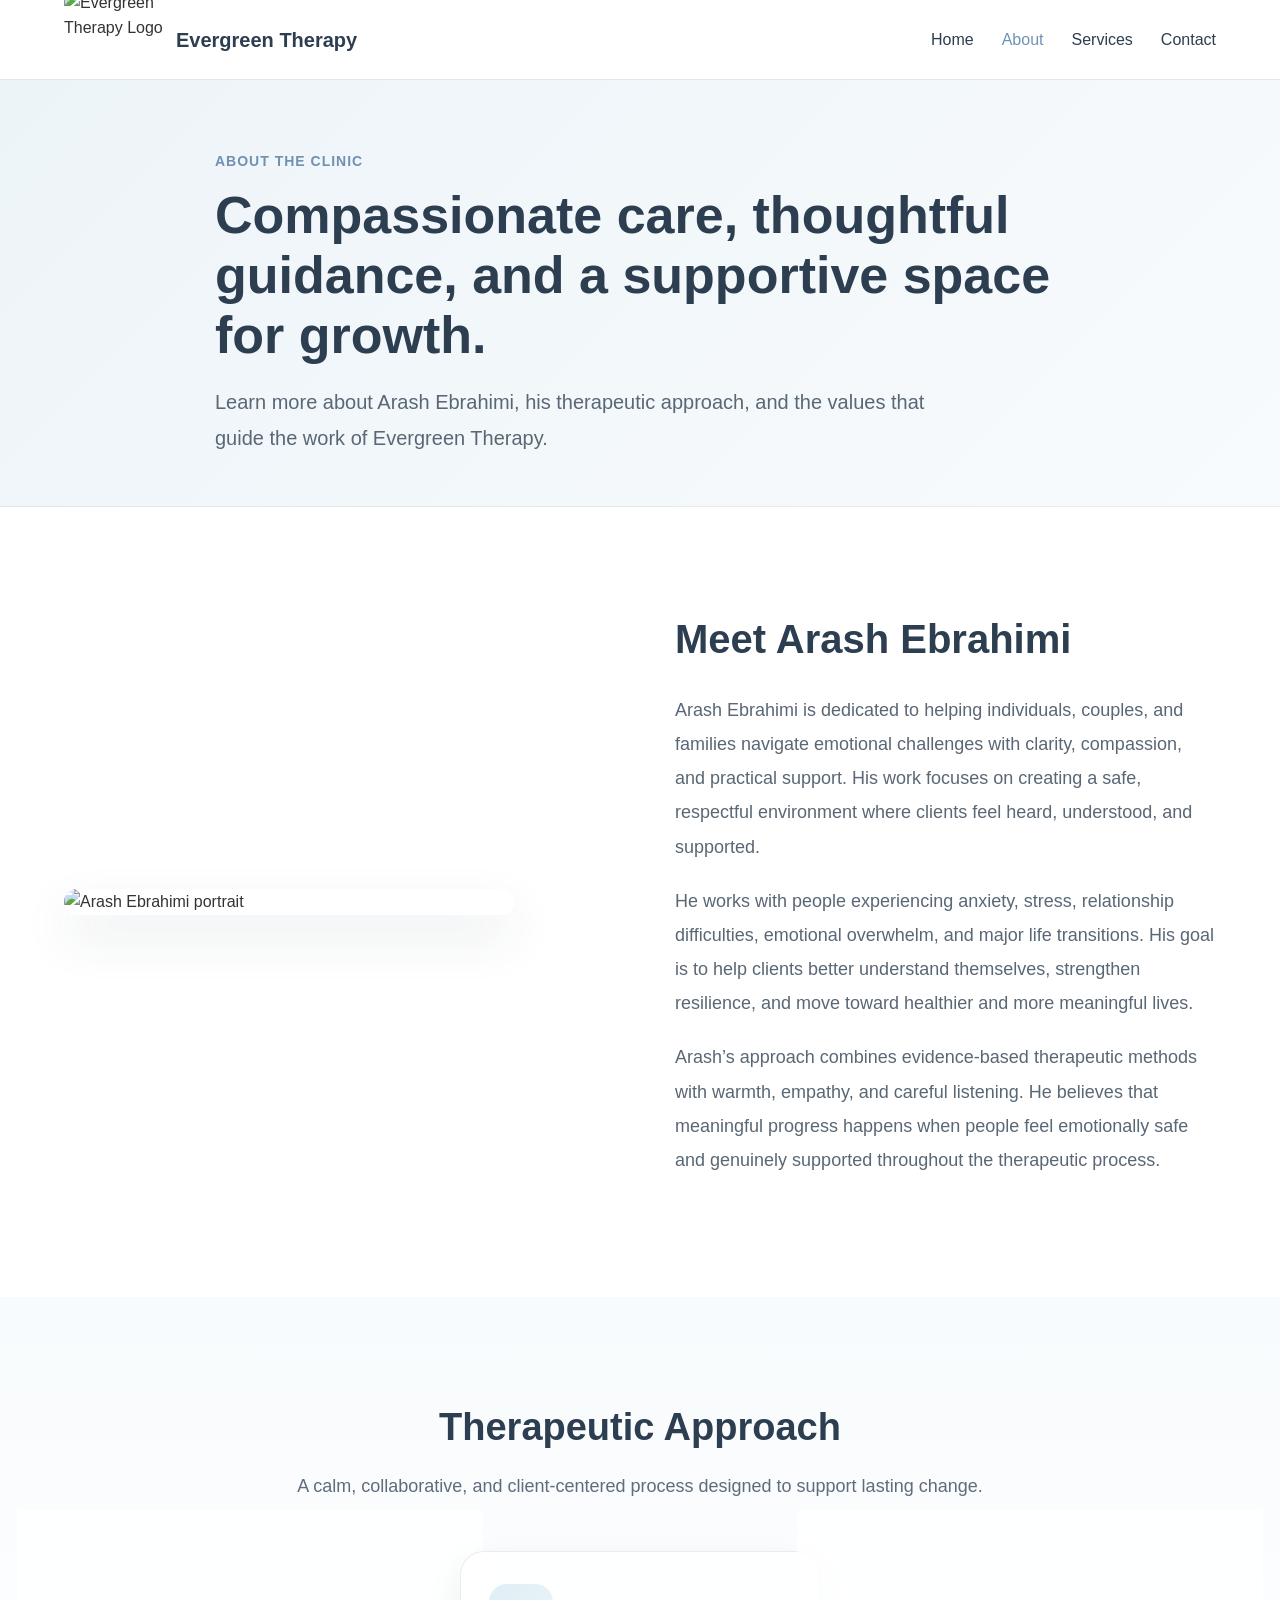
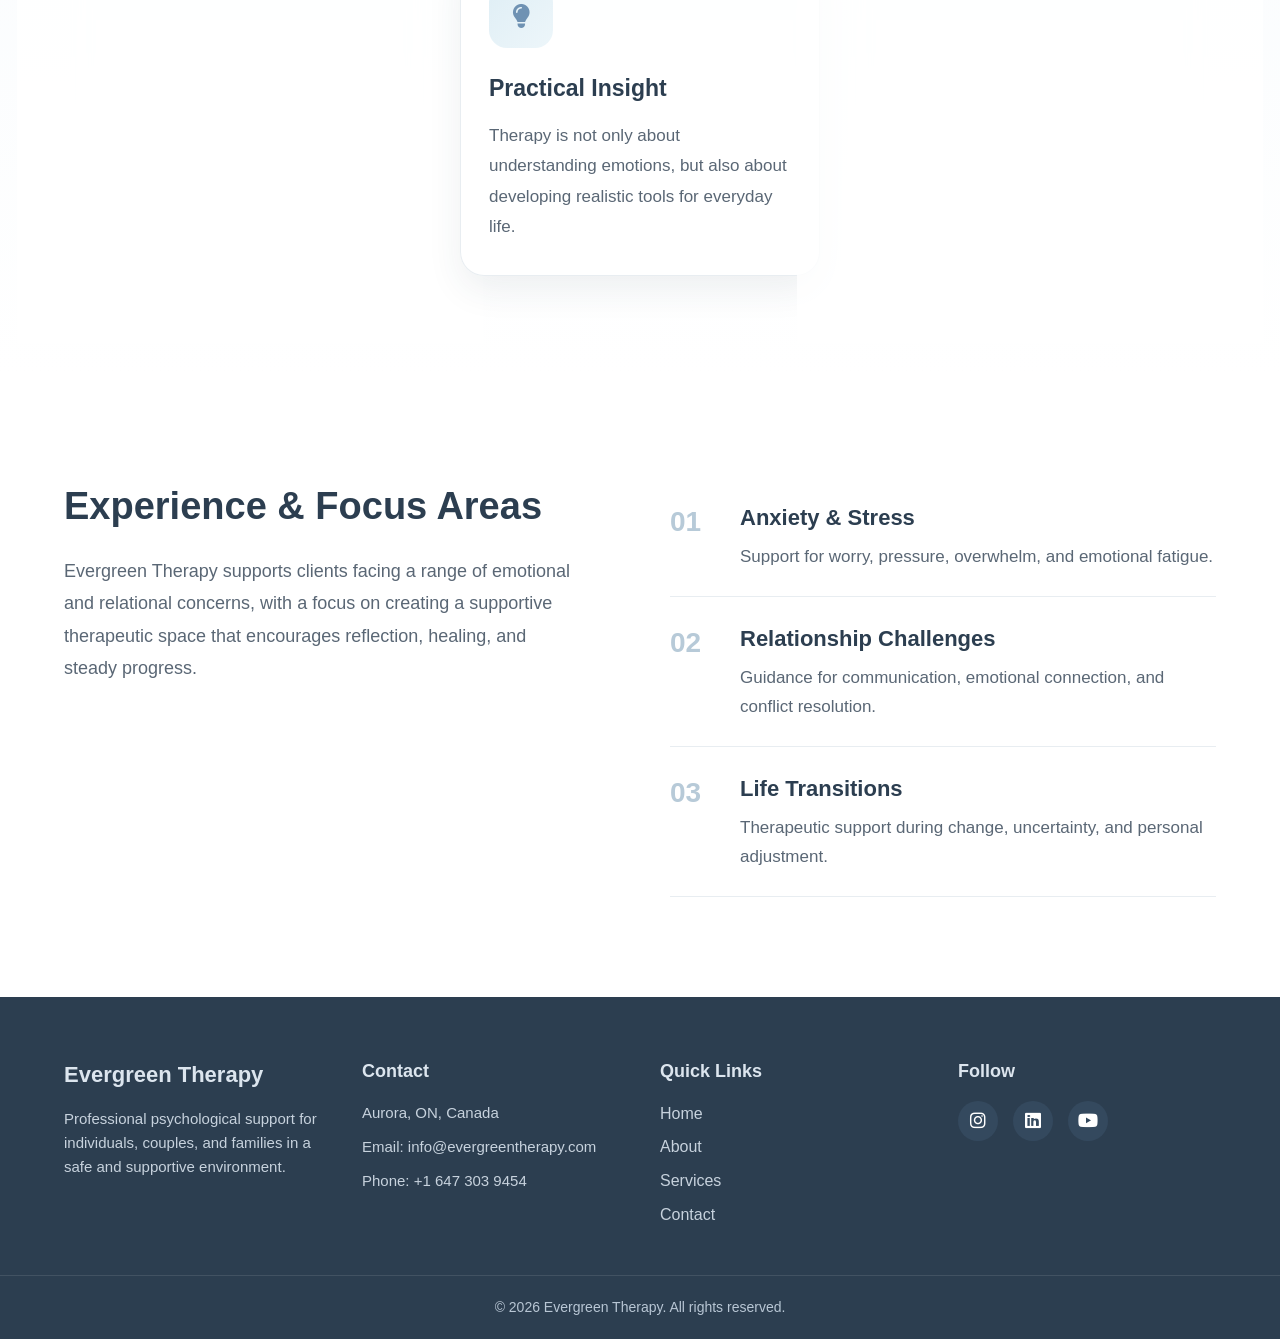
==== about.html @ 6cf24d9e "update" ====
<!DOCTYPE html>
<html lang="en">

<head>
  <meta charset="UTF-8">
  <meta name="viewport" content="width=device-width, initial-scale=1.0">

  <!-- Page Title -->
  <title>About | Evergreen Therapy</title>

  <!-- Google Font -->
  <link href="https://fonts.googleapis.com/css2?family=Inter:wght@300;400;500;600;700&display=swap" rel="stylesheet">

  <!-- Font Awesome Icons -->
  <link rel="stylesheet" href="https://cdnjs.cloudflare.com/ajax/libs/font-awesome/6.5.0/css/all.min.css">

  <!-- Main CSS -->
  <link rel="stylesheet" href="css/style.css">
</head>

<body>

  <!-- ================= HEADER ================= -->
  <header class="site-header">
    <div class="container header-container">

      <!-- Logo -->
      <div class="logo">
        <img src="images/logo.png" alt="Evergreen Therapy Logo">
        <span>Evergreen Therapy</span>
      </div>

      <!-- Navigation -->
      <nav class="navbar">

        <div class="menu-toggle" id="menu-toggle">
          <span></span>
          <span></span>
          <span></span>
        </div>

        <ul class="nav-list" id="nav-list">
          <li><a href="index.html">Home</a></li>
          <li><a href="about.html" class="active-link">About</a></li>
          <li><a href="services.html">Services</a></li>
          <li><a href="contact.html">Contact</a></li>
        </ul>

      </nav>

    </div>
  </header>


  <!-- ================= ABOUT HERO ================= -->
  <section class="page-hero">
    <div class="container page-hero-content">

      <p class="page-label">About the Clinic</p>
      <h1>Compassionate care, thoughtful guidance, and a supportive space for growth.</h1>
      <p class="page-description">
        Learn more about Arash Ebrahimi, his therapeutic approach, and the values that guide the work of Evergreen Therapy.
      </p>

    </div>
  </section>


  <!-- ================= MAIN ABOUT SECTION ================= -->
  <section class="about-page-section">
    <div class="container about-page-container">

      <!-- Therapist Image -->
      <div class="about-page-image">
        <img src="images/therapist.jpg" alt="Arash Ebrahimi portrait">
      </div>

      <!-- Therapist Content -->
      <div class="about-page-text">
        <h2>Meet Arash Ebrahimi</h2>

        <p>
          Arash Ebrahimi is dedicated to helping individuals, couples, and families
          navigate emotional challenges with clarity, compassion, and practical support.
          His work focuses on creating a safe, respectful environment where clients feel
          heard, understood, and supported.
        </p>

        <p>
          He works with people experiencing anxiety, stress, relationship
          difficulties, emotional overwhelm, and major life transitions. His goal
          is to help clients better understand themselves, strengthen resilience,
          and move toward healthier and more meaningful lives.
        </p>

        <p>
          Arash’s approach combines evidence-based therapeutic methods with
          warmth, empathy, and careful listening. He believes that meaningful
          progress happens when people feel emotionally safe and genuinely supported
          throughout the therapeutic process.
        </p>
      </div>

    </div>
  </section>


  <!-- ================= APPROACH SECTION ================= -->
  <section class="approach-section">
    <div class="container">

      <div class="section-heading">
        <h2>Therapeutic Approach</h2>
        <p>
          A calm, collaborative, and client-centered process designed to support lasting change.
        </p>
      </div>

      <div class="approach-cards">

        <div class="approach-card">
          <div class="approach-icon"><i class="fa-solid fa-heart"></i></div>
          <h3>Compassionate Listening</h3>
          <p>
            Every client deserves to feel heard without judgment. Sessions are built
            on empathy, trust, and emotional safety.
          </p>
        </div>

        <div class="approach-card">
          <div class="approach-icon"><i class="fa-solid fa-lightbulb"></i></div>
          <h3>Practical Insight</h3>
          <p>
            Therapy is not only about understanding emotions, but also about developing
            realistic tools for everyday life.
          </p>
        </div>

        <div class="approach-card">
          <div class="approach-icon"><i class="fa-solid fa-seedling"></i></div>
          <h3>Personal Growth</h3>
          <p>
            The goal is to help clients move forward with greater clarity, resilience,
            self-awareness, and confidence.
          </p>
        </div>

      </div>

    </div>
  </section>


  <!-- ================= EXPERIENCE SECTION ================= -->
  <section class="experience-section">
    <div class="container experience-container">

      <div class="experience-text">
        <h2>Experience & Focus Areas</h2>
        <p>
          Evergreen Therapy supports clients facing a range of emotional and relational
          concerns, with a focus on creating a supportive therapeutic space that
          encourages reflection, healing, and steady progress.
        </p>
      </div>

      <div class="experience-list">
        <div class="experience-item">
          <span class="experience-number">01</span>
          <div>
            <h3>Anxiety & Stress</h3>
            <p>Support for worry, pressure, overwhelm, and emotional fatigue.</p>
          </div>
        </div>

        <div class="experience-item">
          <span class="experience-number">02</span>
          <div>
            <h3>Relationship Challenges</h3>
            <p>Guidance for communication, emotional connection, and conflict resolution.</p>
          </div>
        </div>

        <div class="experience-item">
          <span class="experience-number">03</span>
          <div>
            <h3>Life Transitions</h3>
            <p>Therapeutic support during change, uncertainty, and personal adjustment.</p>
          </div>
        </div>
      </div>

    </div>
  </section>


  <!-- ================= FOOTER ================= -->
  <footer class="footer">

    <div class="container footer-container">

      <div class="footer-col">
        <h3>Evergreen Therapy</h3>
        <p>
          Professional psychological support for individuals, couples,
          and families in a safe and supportive environment.
        </p>
      </div>

      <div class="footer-col">
        <h4>Contact</h4>
        <p>Aurora, ON, Canada</p>
        <p>Email: info@evergreentherapy.com</p>
        <p>Phone: +1 647 303 9454</p>
      </div>

      <div class="footer-col">
        <h4>Quick Links</h4>
        <ul>
          <li><a href="index.html">Home</a></li>
          <li><a href="about.html">About</a></li>
          <li><a href="services.html">Services</a></li>
          <li><a href="contact.html">Contact</a></li>
        </ul>
      </div>

      <div class="footer-col">
        <h4>Follow</h4>
        <div class="social-icons">
          <a href="#"><i class="fa-brands fa-instagram"></i></a>
          <a href="#"><i class="fa-brands fa-linkedin"></i></a>
          <a href="#"><i class="fa-brands fa-youtube"></i></a>
        </div>
      </div>

    </div>

    <div class="footer-bottom">
      <p>© 2026 Evergreen Therapy. All rights reserved.</p>
    </div>

  </footer>

<script src="js/script.js"></script>
</body>
</html>
---- css/style.css ----
/* =========================
   RESET
========================= */
* {
  margin: 0;
  padding: 0;
  box-sizing: border-box;
}

/* =========================
   GLOBAL STYLES
========================= */
body {
  font-family: Arial, sans-serif;
  line-height: 1.6;
  background-color: #f7f9fb;
  color: #333;
}

.container {
  width: 90%;
  max-width: 1200px;
  margin: 0 auto;
}

/* =========================
   HEADER
========================= */
.site-header {
  background-color: rgba(255, 255, 255, 0.9);
  height: 80px;
  border-bottom: 1px solid #e5e5e5;
  display: flex;
  align-items: center;
  position: sticky;
  top: 0;
  z-index: 1000;
  backdrop-filter: blur(10px);
}

.header-container {
  display: flex;
  justify-content: space-between;
  align-items: center;
}

/* Logo container */
.logo {
  display: flex;
  align-items: center;
  gap: 12px;
}

/* Logo image */
.logo img {
  width: 100px;
  height: 100px;
  object-fit: contain;
}

/* Clinic name */
.logo span {
  font-size: 20px;
  font-weight: bold;
  color: #2c3e50;
}

/* Navigation menu */
.nav-list {
  list-style: none;
  display: flex;
  gap: 28px;
}

.nav-list a {
  text-decoration: none;
  color: #2c3e50;
  font-size: 16px;
  font-weight: 500;
  transition: color 0.3s ease;
}

.nav-list a:hover {
  color: #7a9bb8;
}

/* =========================
   HERO SECTION
========================= */
.hero {
  position: relative;
  overflow: hidden;
  padding: 45px 0;
  background: linear-gradient(135deg, #edf4f8 0%, #f8fbfd 100%);
}

/* Background watermark logo behind hero text */
.hero::before {
  content: "";
  position: absolute;

  top: 50%;
  left: 32%;

  transform: translate(-50%, -50%);

  width: 700px; /* bigger background logo */
  height: 700px;

  background-image: url("../images/logo.png");
  background-repeat: no-repeat;
  background-position: center;
  background-size: contain;

  opacity: 0.25; /* less transparent so it becomes visible */

  pointer-events: none;
  z-index: 1;
}

/* Soft blurred light shape */
.hero::after {
  content: "";
  position: absolute;
  top: -80px;
  right: -100px;
  width: 350px;
  height: 350px;
  background: rgba(122, 155, 184, 0.18);
  border-radius: 50%;
  filter: blur(80px);
  z-index: 1;
  pointer-events: none;
}

.hero-container {
  position: relative;
  z-index: 2;
  display: flex;
  align-items: center;
  justify-content: space-between;
  gap: 50px;
  flex-wrap: wrap;
}

.hero-text {
  flex: 1;
  min-width: 280px;
}

.hero-text h1 {
  font-size: 62px;
  line-height: 1.15;
  color: #2c3e50;
  margin-bottom: 22px;
  max-width: 650px;
}

.hero-text p {
  font-size: 22px;
  color: #556270;
  margin-bottom: 30px;
  max-width: 620px;
}

/* Modern button */
.btn {
  display: inline-block;
  background: linear-gradient(135deg, #6f92b3, #5f83a5);
  color: white;
  text-decoration: none;
  padding: 14px 28px;
  border-radius: 14px;
  font-size: 17px;
  font-weight: 600;
  transition: all 0.3s ease;
  box-shadow: 0 10px 25px rgba(95, 131, 165, 0.22);
}

.btn:hover {
  transform: translateY(-2px);
  box-shadow: 0 14px 28px rgba(95, 131, 165, 0.28);
}

/* Hero image wrapper */
.hero-image {
  flex: 1;
  min-width: 280px;
}

/* Hero image */
.hero-image img {
  width: 100%;
  max-width: 650px;
  border-radius: 28px;
  display: block;
  box-shadow: 0 20px 45px rgba(44, 62, 80, 0.12);
}

/* =========================
   RESPONSIVE
========================= */
@media (max-width: 992px) {
  .hero-text h1 {
    font-size: 48px;
  }

  .hero-text p {
    font-size: 19px;
  }

  .hero::before {
    width: 300px;
    height: 300px;
    left: 35%;
    opacity: 0.08;
  }
}

@media (max-width: 768px) {
  .site-header {
    height: auto;
    padding: 18px 0;
  }

  .header-container {
    flex-direction: column;
    gap: 14px;
  }

  .nav-list {
    flex-wrap: wrap;
    justify-content: center;
    gap: 18px;
  }

  .hero {
    padding: 70px 0;
  }

  .hero-text h1 {
    font-size: 38px;
  }

  .hero-text p {
    font-size: 18px;
  }

  .hero::before {
    width: 220px;
    height: 220px;
    left: 50%;
    top: 32%;
    opacity: 0.07;
  }
}

/* ================= ABOUT SECTION ================= */

.about {
  padding: 100px 0;
  background-color: #ffffff;
}

.about-container {
  display: flex;
  align-items: center;
  gap: 60px;
  flex-wrap: wrap;
}

.about-image {
  flex: 1;
  min-width: 280px;
}

.about-image img {
  width: 100%;
  max-width: 420px;
  border-radius: 24px;
  display: block;
  box-shadow: 0 20px 45px rgba(44, 62, 80, 0.08);
}

.about-text {
  flex: 1;
  min-width: 280px;
}

.about-text h2 {
  font-size: 38px;
  margin-bottom: 20px;
  color: #2c3e50;
}

.about-text p {
  font-size: 18px;
  color: #5a6775;
  margin-bottom: 20px;
  line-height: 1.8;
  max-width: 560px;
}

/* ================= SERVICES SECTION ================= */

.services {
  padding: 100px 0;
  background: linear-gradient(180deg, #ffffff 0%, #f7fbfd 100%);
}

/* Section title area */
.section-heading {
  text-align: center;
  margin-bottom: 50px;
}

.section-heading h2 {
  font-size: 38px;
  color: #2c3e50;
  margin-bottom: 14px;
}

.section-heading p {
  font-size: 18px;
  color: #5f6c7b;
  max-width: 700px;
  margin: 0 auto;
}

/* Services cards layout */
.services-container {
  display: flex;
  gap: 30px;
  flex-wrap: wrap;
  justify-content: center;
}

/* Single service card */
.service-card {
  flex: 1;
  min-width: 280px;
  max-width: 360px;
  background: rgba(255, 255, 255, 0.75);
  border: 1px solid rgba(180, 196, 210, 0.35);
  border-radius: 24px;
  padding: 32px 28px;
  box-shadow: 0 14px 35px rgba(44, 62, 80, 0.08);
  backdrop-filter: blur(10px);
  transition:
    transform 0.3s ease,
    box-shadow 0.3s ease;
}

/* Individual Therapy background image */
.individual-card {
  background-image:
    linear-gradient(rgba(255, 255, 255, 0.75), rgba(255, 255, 255, 0.9)),
    url("../images/individual-therapy.jpg");

  background-size: cover;
  background-position: center;
}

/* Couples Counselling background */
.couples-card {
  background-image:
    linear-gradient(rgba(255,255,255,0.75), rgba(255,255,255,0.9)),
    url("../images/couples-counselling.jpg");

  background-size: cover;
  background-position: center;
}

/* Anxiety & Stress background */
.anxiety-card {
  background-image:
    linear-gradient(rgba(255,255,255,0.75), rgba(255,255,255,0.9)),
    url("../images/anxiety-stress.jpg");

  background-size: cover;
  background-position: center;
}

/* Card hover effect */
.service-card:hover {
  transform: translateY(-8px);
  box-shadow: 0 22px 45px rgba(44, 62, 80, 0.12);
}

/* Icon style */
.service-icon {
  width: 64px;
  height: 64px;
  background: linear-gradient(135deg, #dfeef5, #edf6fa);
  border-radius: 18px;
  display: flex;
  align-items: center;
  justify-content: center;
  font-size: 28px;
  margin-bottom: 22px;
}

/* Card title */
.service-card h3 {
  font-size: 24px;
  color: #2c3e50;
  margin-bottom: 14px;
}

/* Card text */
.service-card p {
  font-size: 17px;
  color: #5a6775;
  line-height: 1.7;
  margin-bottom: 20px;
}

/* Card link */
.service-card a {
  text-decoration: none;
  color: #6f92b3;
  font-weight: 600;
  font-size: 16px;
  transition: color 0.3s ease;
}

.service-card a:hover {
  color: #4f7598;
}

/* ================= FOOTER ================= */

.footer {
  background: #2c3e50;
  color: #dce5ee;
  padding: 60px 0 20px 0;
}

.footer-container {
  display: flex;
  gap: 40px;
  flex-wrap: wrap;
  justify-content: space-between;
}

.footer-col {
  flex: 1;
  min-width: 200px;
}

.footer-col h3 {
  margin-bottom: 15px;
  font-size: 22px;
}

.footer-col h4 {
  margin-bottom: 15px;
  font-size: 18px;
}

.footer-col p {
  margin-bottom: 10px;
  font-size: 15px;
  color: #c7d2dd;
}

.footer-col ul {
  list-style: none;
}

.footer-col ul li {
  margin-bottom: 8px;
}

.footer-col ul li a {
  text-decoration: none;
  color: #c7d2dd;
  transition: 0.3s;
}

.footer-col ul li a:hover {
  color: #ffffff;
}

.footer-bottom {
  text-align: center;
  margin-top: 40px;
  padding-top: 20px;
  border-top: 1px solid rgba(255, 255, 255, 0.1);
  font-size: 14px;
  color: #b8c6d4;
}

/* ================= SOCIAL ICONS ================= */

.social-icons {
  display: flex;
  gap: 15px;
  margin-top: 10px;
}

.social-icons a {
  width: 40px;
  height: 40px;
  background: #34495e;
  border-radius: 50%;
  display: flex;
  align-items: center;
  justify-content: center;
  text-decoration: none;
  transition: 0.3s;
}

.social-icons i {
  color: white;
  font-size: 18px;
}

.social-icons a:hover {
  background: #6f92b3;
  transform: translateY(-3px);
}

/* ================= ACTIVE NAV LINK ================= */

.active-link {
  color: #6f92b3 !important;
  font-weight: 600;
}

/* ================= PAGE HERO ================= */

.page-hero {
  padding: 70px 0 50px 0;
  background: linear-gradient(135deg, #edf4f8 0%, #f8fbfd 100%);
  border-bottom: 1px solid rgba(180, 196, 210, 0.25);
}

.page-hero-content {
  max-width: 850px;
}

.page-label {
  font-size: 14px;
  font-weight: 600;
  letter-spacing: 1px;
  text-transform: uppercase;
  color: #6f92b3;
  margin-bottom: 14px;
}

.page-hero h1 {
  font-size: 52px;
  line-height: 1.15;
  color: #2c3e50;
  margin-bottom: 18px;
}

.page-description {
  font-size: 20px;
  color: #5a6775;
  max-width: 760px;
  line-height: 1.8;
}

/* ================= ABOUT PAGE MAIN SECTION ================= */

.about-page-section {
  padding: 100px 0;
  background-color: #ffffff;
}

.about-page-container {
  display: flex;
  align-items: center;
  gap: 70px;
  flex-wrap: wrap;
}

.about-page-image {
  flex: 1;
  min-width: 280px;
}

.about-page-image img {
  width: 100%;
  max-width: 450px;
  border-radius: 28px;
  display: block;
  box-shadow: 0 22px 50px rgba(44, 62, 80, 0.1);
}

.about-page-text {
  flex: 1;
  min-width: 280px;
}

.about-page-text h2 {
  font-size: 40px;
  color: #2c3e50;
  margin-bottom: 22px;
}

.about-page-text p {
  font-size: 18px;
  line-height: 1.9;
  color: #5a6775;
  margin-bottom: 20px;
}

/* ================= APPROACH SECTION ================= */

.approach-section {
  padding: 100px 0;
  background: linear-gradient(180deg, #f8fbfd 0%, #ffffff 100%);
}

.approach-cards {
  display: flex;
  gap: 30px;
  flex-wrap: wrap;
  justify-content: center;
}

.approach-card {
  flex: 1;
  min-width: 260px;
  max-width: 360px;
  background: rgba(255, 255, 255, 0.8);
  border: 1px solid rgba(180, 196, 210, 0.3);
  border-radius: 24px;
  padding: 32px 28px;
  box-shadow: 0 14px 35px rgba(44, 62, 80, 0.08);
  backdrop-filter: blur(10px);
  transition:
    transform 0.3s ease,
    box-shadow 0.3s ease;
}

.approach-card:hover {
  transform: translateY(-8px);
  box-shadow: 0 22px 45px rgba(44, 62, 80, 0.12);
}

.approach-icon {
  width: 64px;
  height: 64px;
  border-radius: 18px;
  background: linear-gradient(135deg, #dfeef5, #edf6fa);
  display: flex;
  align-items: center;
  justify-content: center;
  margin-bottom: 22px;
}

.approach-icon i {
  font-size: 24px;
  color: #6f92b3;
}

.approach-card h3 {
  font-size: 23px;
  color: #2c3e50;
  margin-bottom: 14px;
}

.approach-card p {
  font-size: 17px;
  color: #5a6775;
  line-height: 1.8;
}

/* ================= EXPERIENCE SECTION ================= */

.experience-section {
  padding: 100px 0;
  background-color: #ffffff;
}

.experience-container {
  display: flex;
  gap: 60px;
  flex-wrap: wrap;
  align-items: flex-start;
}

.experience-text {
  flex: 1;
  min-width: 280px;
}

.experience-text h2 {
  font-size: 38px;
  color: #2c3e50;
  margin-bottom: 18px;
}

.experience-text p {
  font-size: 18px;
  color: #5a6775;
  line-height: 1.8;
  max-width: 520px;
}

.experience-list {
  flex: 1;
  min-width: 280px;
}

.experience-item {
  display: flex;
  gap: 20px;
  align-items: flex-start;
  padding: 24px 0;
  border-bottom: 1px solid rgba(180, 196, 210, 0.3);
}

.experience-number {
  font-size: 28px;
  font-weight: 700;
  color: #b7cad8;
  min-width: 50px;
}

.experience-item h3 {
  font-size: 22px;
  color: #2c3e50;
  margin-bottom: 8px;
}

.experience-item p {
  font-size: 17px;
  color: #5a6775;
  line-height: 1.7;
}

/* ================= ABOUT PAGE RESPONSIVE ================= */

@media (max-width: 992px) {
  .page-hero h1 {
    font-size: 42px;
  }

  .about-page-text h2,
  .experience-text h2,
  .section-heading h2 {
    font-size: 34px;
  }
}

@media (max-width: 768px) {
  .page-hero {
    padding: 55px 0 40px 0;
  }

  .page-hero h1 {
    font-size: 34px;
  }

  .page-description {
    font-size: 18px;
  }

  .about-page-text h2,
  .experience-text h2,
  .section-heading h2 {
    font-size: 30px;
  }

  .about-page-text p,
  .experience-text p,
  .approach-card p {
    font-size: 16px;
  }
}

/* ================= SERVICES PAGE ================= */

.services-overview {
  padding: 100px 0;
  background: linear-gradient(180deg, #ffffff 0%, #f7fbfd 100%);
}

.detailed-services {
  padding: 100px 0;
  background-color: #ffffff;
}

.service-detail {
  display: flex;
  gap: 40px;
  justify-content: space-between;
  align-items: stretch;
  flex-wrap: wrap;
  margin-bottom: 40px;
  padding: 38px;
  border: 1px solid rgba(180, 196, 210, 0.28);
  border-radius: 28px;
  background: rgba(255, 255, 255, 0.85);
  box-shadow: 0 18px 45px rgba(44, 62, 80, 0.06);
}

.reverse-detail {
  flex-direction: row-reverse;
}

.service-detail-text {
  flex: 1.5;
  min-width: 280px;
}

.service-tag {
  font-size: 14px;
  font-weight: 700;
  letter-spacing: 1px;
  color: #6f92b3;
  margin-bottom: 14px;
}

.service-detail-text h2 {
  font-size: 36px;
  color: #2c3e50;
  margin-bottom: 18px;
}

.service-detail-text p {
  font-size: 18px;
  line-height: 1.85;
  color: #5a6775;
  margin-bottom: 16px;
}

.service-detail-box {
  flex: 1;
  min-width: 260px;
  background: linear-gradient(135deg, #edf4f8, #f8fbfd);
  border-radius: 24px;
  padding: 28px;
  border: 1px solid rgba(180, 196, 210, 0.25);
}

.service-detail-box h3 {
  font-size: 22px;
  color: #2c3e50;
  margin-bottom: 16px;
}

.service-detail-box ul {
  list-style: none;
}

.service-detail-box ul li {
  position: relative;
  padding-left: 24px;
  margin-bottom: 14px;
  font-size: 17px;
  color: #5a6775;
  line-height: 1.7;
}

.service-detail-box ul li::before {
  content: "•";
  position: absolute;
  left: 0;
  top: 0;
  color: #6f92b3;
  font-size: 20px;
  line-height: 1;
}

/* ================= CTA SECTION ================= */

.cta-section {
  padding: 100px 0;
  background: linear-gradient(135deg, #edf4f8 0%, #f8fbfd 100%);
}

.cta-container {
  text-align: center;
  max-width: 850px;
}

.cta-container h2 {
  font-size: 42px;
  color: #2c3e50;
  margin-bottom: 18px;
}

.cta-container p {
  font-size: 19px;
  color: #5a6775;
  line-height: 1.8;
  margin-bottom: 28px;
}

/* ================= SERVICES PAGE RESPONSIVE ================= */

@media (max-width: 992px) {
  .service-detail-text h2,
  .cta-container h2 {
    font-size: 32px;
  }
}

@media (max-width: 768px) {
  .service-detail {
    padding: 26px;
  }

  .reverse-detail {
    flex-direction: column;
  }

  .service-detail-text h2,
  .cta-container h2 {
    font-size: 28px;
  }

  .service-detail-text p,
  .service-detail-box ul li,
  .cta-container p {
    font-size: 16px;
  }
}

/* ================= CONTACT PAGE ================= */

.contact-page-section {
  padding: 100px 0;
  background: linear-gradient(180deg, #ffffff 0%, #f7fbfd 100%);
}

.contact-page-container {
  display: flex;
  gap: 35px;
  flex-wrap: wrap;
  align-items: stretch;
}

.contact-info-card,
.contact-form-card {
  flex: 1;
  min-width: 300px;
  background: rgba(255, 255, 255, 0.88);
  border: 1px solid rgba(180, 196, 210, 0.28);
  border-radius: 28px;
  padding: 36px;
  box-shadow: 0 18px 45px rgba(44, 62, 80, 0.07);
}

.contact-info-card h2,
.contact-form-card h2 {
  font-size: 34px;
  color: #2c3e50;
  margin-bottom: 18px;
}

.contact-info-card p,
.contact-form-card p {
  font-size: 17px;
  line-height: 1.8;
  color: #5a6775;
  margin-bottom: 18px;
}

/* Contact info list */
.contact-info-list {
  margin-top: 28px;
}

.contact-info-item {
  display: flex;
  gap: 18px;
  align-items: flex-start;
  margin-bottom: 24px;
}

.contact-info-icon {
  width: 52px;
  height: 52px;
  border-radius: 16px;
  background: linear-gradient(135deg, #dfeef5, #edf6fa);
  display: flex;
  align-items: center;
  justify-content: center;
  flex-shrink: 0;
}

.contact-info-icon i {
  font-size: 20px;
  color: #6f92b3;
}

.contact-info-item h3 {
  font-size: 20px;
  color: #2c3e50;
  margin-bottom: 6px;
}

.contact-info-item p {
  font-size: 16px;
  color: #5a6775;
  margin-bottom: 0;
}

/* Contact form */
.contact-form {
  margin-top: 20px;
}

.form-group {
  margin-bottom: 20px;
}

.form-group label {
  display: block;
  margin-bottom: 8px;
  font-size: 15px;
  font-weight: 600;
  color: #2c3e50;
}

.form-group input,
.form-group textarea {
  width: 100%;
  border: 1px solid rgba(180, 196, 210, 0.45);
  border-radius: 16px;
  padding: 14px 16px;
  font-size: 16px;
  font-family: "Inter", sans-serif;
  color: #2c3e50;
  background-color: #fdfefe;
  outline: none;
  transition:
    border-color 0.3s ease,
    box-shadow 0.3s ease;
}

.form-group textarea {
  resize: vertical;
}

.form-group input:focus,
.form-group textarea:focus {
  border-color: #8fb0c9;
  box-shadow: 0 0 0 4px rgba(143, 176, 201, 0.16);
}

/* ================= OFFICE HOURS ================= */

.office-hours-section {
  padding: 100px 0;
  background-color: #ffffff;
}

.office-hours-container {
  display: flex;
  gap: 50px;
  flex-wrap: wrap;
  align-items: center;
}

.office-hours-text {
  flex: 1;
  min-width: 280px;
}

.office-hours-text h2 {
  font-size: 38px;
  color: #2c3e50;
  margin-bottom: 18px;
}

.office-hours-text p {
  font-size: 18px;
  color: #5a6775;
  line-height: 1.8;
  max-width: 520px;
}

.office-hours-card {
  flex: 1;
  min-width: 280px;
  background: linear-gradient(135deg, #edf4f8, #f8fbfd);
  border-radius: 28px;
  padding: 30px;
  border: 1px solid rgba(180, 196, 210, 0.25);
  box-shadow: 0 16px 40px rgba(44, 62, 80, 0.06);
}

.office-hour-item {
  display: flex;
  justify-content: space-between;
  gap: 20px;
  padding: 16px 0;
  border-bottom: 1px solid rgba(180, 196, 210, 0.28);
  font-size: 17px;
  color: #2c3e50;
}

.office-hour-item:last-child {
  border-bottom: none;
}

/* ================= CONTACT PAGE RESPONSIVE ================= */

@media (max-width: 992px) {
  .contact-info-card h2,
  .contact-form-card h2,
  .office-hours-text h2 {
    font-size: 30px;
  }
}

@media (max-width: 768px) {
  .contact-info-card,
  .contact-form-card,
  .office-hours-card {
    padding: 26px;
  }

  .contact-info-card h2,
  .contact-form-card h2,
  .office-hours-text h2 {
    font-size: 28px;
  }

  .contact-info-card p,
  .contact-form-card p,
  .office-hours-text p,
  .office-hour-item {
    font-size: 16px;
  }
}

/* ================= MOBILE RESPONSIVE ================= */
@media (max-width: 768px) {
  /* Main container spacing */
  .container {
    width: 92%;
  }

  /* Header layout for mobile */
  .site-header {
    height: auto;
    padding: 14px 0;
  }

  .header-container {
    flex-direction: column;
    gap: 12px;
  }

  /* Logo on mobile */
  .logo {
    gap: 10px;
  }

  .logo img {
    width: 48px;
    height: 48px;
  }

  .logo span {
    font-size: 18px;
  }

  /* Navigation on mobile */
  .nav-list {
    flex-wrap: wrap;
    justify-content: center;
    gap: 14px;
  }

  .nav-list a {
    font-size: 15px;
  }

  /* Hero section on mobile */
  .hero {
    padding: 30px 0 50px 0;
  }

  .hero-container {
    flex-direction: column;
    gap: 28px;
  }

  .hero-text {
    order: 1;
  }

  .hero-image {
    order: 2;
  }

  .hero-text h1 {
    font-size: 36px;
    line-height: 1.2;
  }

  .hero-text p {
    font-size: 17px;
    line-height: 1.8;
  }

  .hero-image img {
    max-width: 100%;
    border-radius: 22px;
  }

  /* Watermark logo in hero */
  .hero::before {
    width: 260px;
    height: 260px;
    left: 50%;
    top: 38%;
    opacity: 0.1;
  }

  /* About section on mobile */
  .about {
    padding: 70px 0;
  }

  .about-container {
    flex-direction: column;
    gap: 30px;
  }

  .about-text h2 {
    font-size: 30px;
  }

  .about-text p {
    font-size: 16px;
    line-height: 1.8;
  }

  .about-image img {
    max-width: 100%;
  }

  /* Section headings */
  .section-heading h2 {
    font-size: 30px;
  }

  .section-heading p {
    font-size: 16px;
    line-height: 1.8;
  }

  /* Services cards */
  .services {
    padding: 70px 0;
  }

  .services-container {
    gap: 20px;
  }

  .service-card {
    max-width: 100%;
    padding: 26px 22px;
  }

  .service-card h3 {
    font-size: 22px;
  }

  .service-card p {
    font-size: 16px;
  }

  /* About page */
  .page-hero {
    padding: 45px 0 35px 0;
  }

  .page-hero h1 {
    font-size: 32px;
    line-height: 1.25;
  }

  .page-description {
    font-size: 17px;
    line-height: 1.8;
  }

  .about-page-section,
  .approach-section,
  .experience-section,
  .services-overview,
  .detailed-services,
  .cta-section,
  .contact-page-section,
  .office-hours-section {
    padding: 70px 0;
  }

  .about-page-container,
  .experience-container,
  .office-hours-container,
  .contact-page-container {
    flex-direction: column;
    gap: 28px;
  }

  .about-page-text h2,
  .experience-text h2,
  .contact-info-card h2,
  .contact-form-card h2,
  .office-hours-text h2,
  .cta-container h2,
  .service-detail-text h2 {
    font-size: 28px;
  }

  .about-page-text p,
  .experience-text p,
  .contact-info-card p,
  .contact-form-card p,
  .office-hours-text p,
  .cta-container p,
  .service-detail-text p,
  .service-detail-box ul li {
    font-size: 16px;
    line-height: 1.8;
  }

  /* Service detail blocks */
  .service-detail,
  .reverse-detail {
    flex-direction: column;
    padding: 24px;
    gap: 24px;
  }

  /* Contact form */
  .contact-info-card,
  .contact-form-card,
  .office-hours-card {
    padding: 24px;
  }

  .form-group input,
  .form-group textarea {
    font-size: 16px;
    padding: 13px 14px;
  }

  /* Office hours rows */
  .office-hour-item {
    font-size: 15px;
    gap: 14px;
  }

  /* Footer */
  .footer {
    padding: 50px 0 18px 0;
  }

  .footer-container {
    flex-direction: column;
    gap: 28px;
  }

  .footer-col h3 {
    font-size: 20px;
  }

  .footer-col h4 {
    font-size: 17px;
  }

  .footer-col p,
  .footer-col ul li a {
    font-size: 15px;
  }

  /* Buttons */
  .btn {
    padding: 13px 22px;
    font-size: 16px;
    border-radius: 12px;
  }
}

/* ================= HAMBURGER MENU ================= */

/* Navbar wrapper */
.navbar {
  position: relative;
}

/* Hamburger button */
.menu-toggle {
  display: none;
  flex-direction: column;
  justify-content: center;
  gap: 6px;
  cursor: pointer;
}

/* Hamburger lines */
.menu-toggle span {
  width: 28px;
  height: 3px;
  background-color: #2c3e50;
  border-radius: 2px;
  transition: 0.3s ease;
}

/* Mobile navigation */
@media (max-width: 768px) {
  .navbar {
    width: 100%;
  }

  .menu-toggle {
    display: flex;
    align-items: center;
    margin: 0 auto;
  }

  .nav-list {
    display: none;
    flex-direction: column;
    gap: 16px;
    background-color: #ffffff;
    position: absolute;
    top: 45px;
    left: 50%;
    transform: translateX(-50%);
    width: 220px;
    text-align: center;
    padding: 20px;
    border-radius: 18px;
    box-shadow: 0 18px 40px rgba(44, 62, 80, 0.12);
    z-index: 999;
  }

  .nav-list.active {
    display: flex;
  }

  .nav-list li {
    list-style: none;
  }

  .nav-list a {
    display: block;
    font-size: 16px;
    color: #2c3e50;
    text-decoration: none;
    font-weight: 500;
  }
}
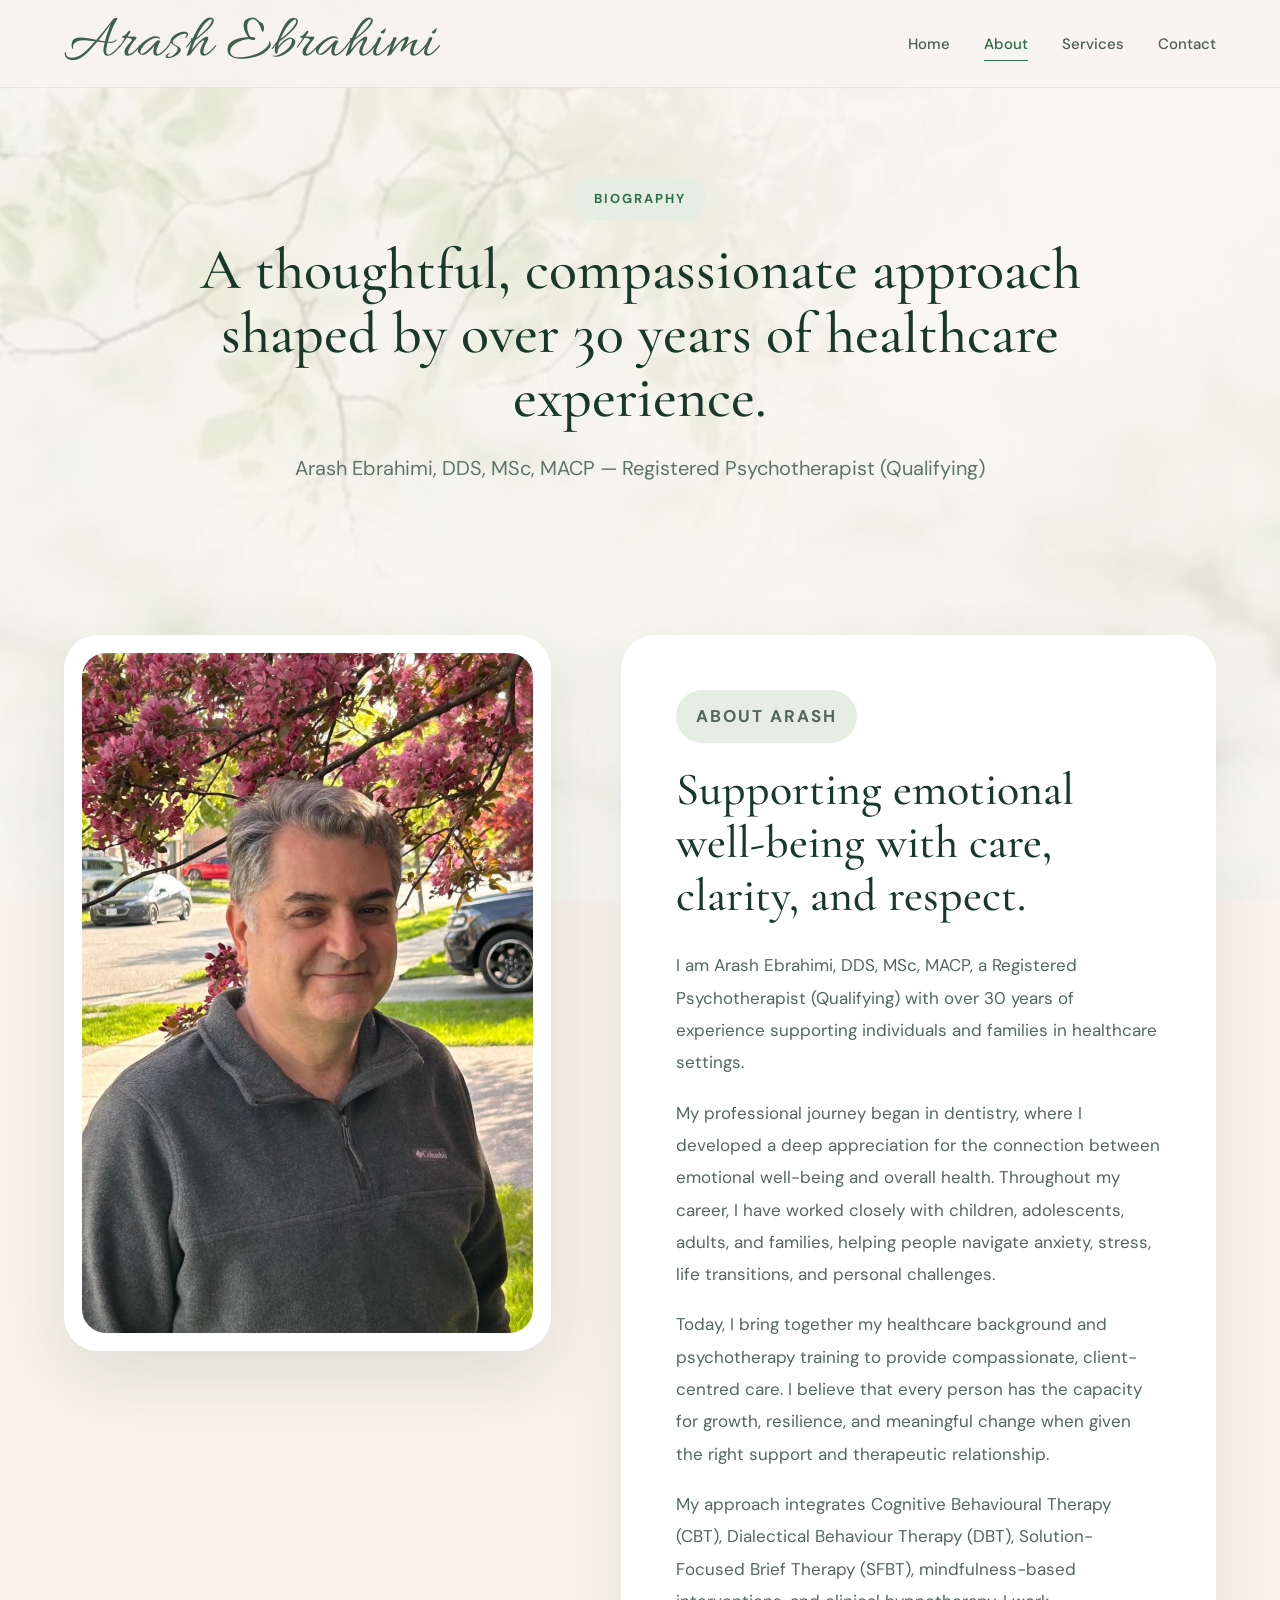
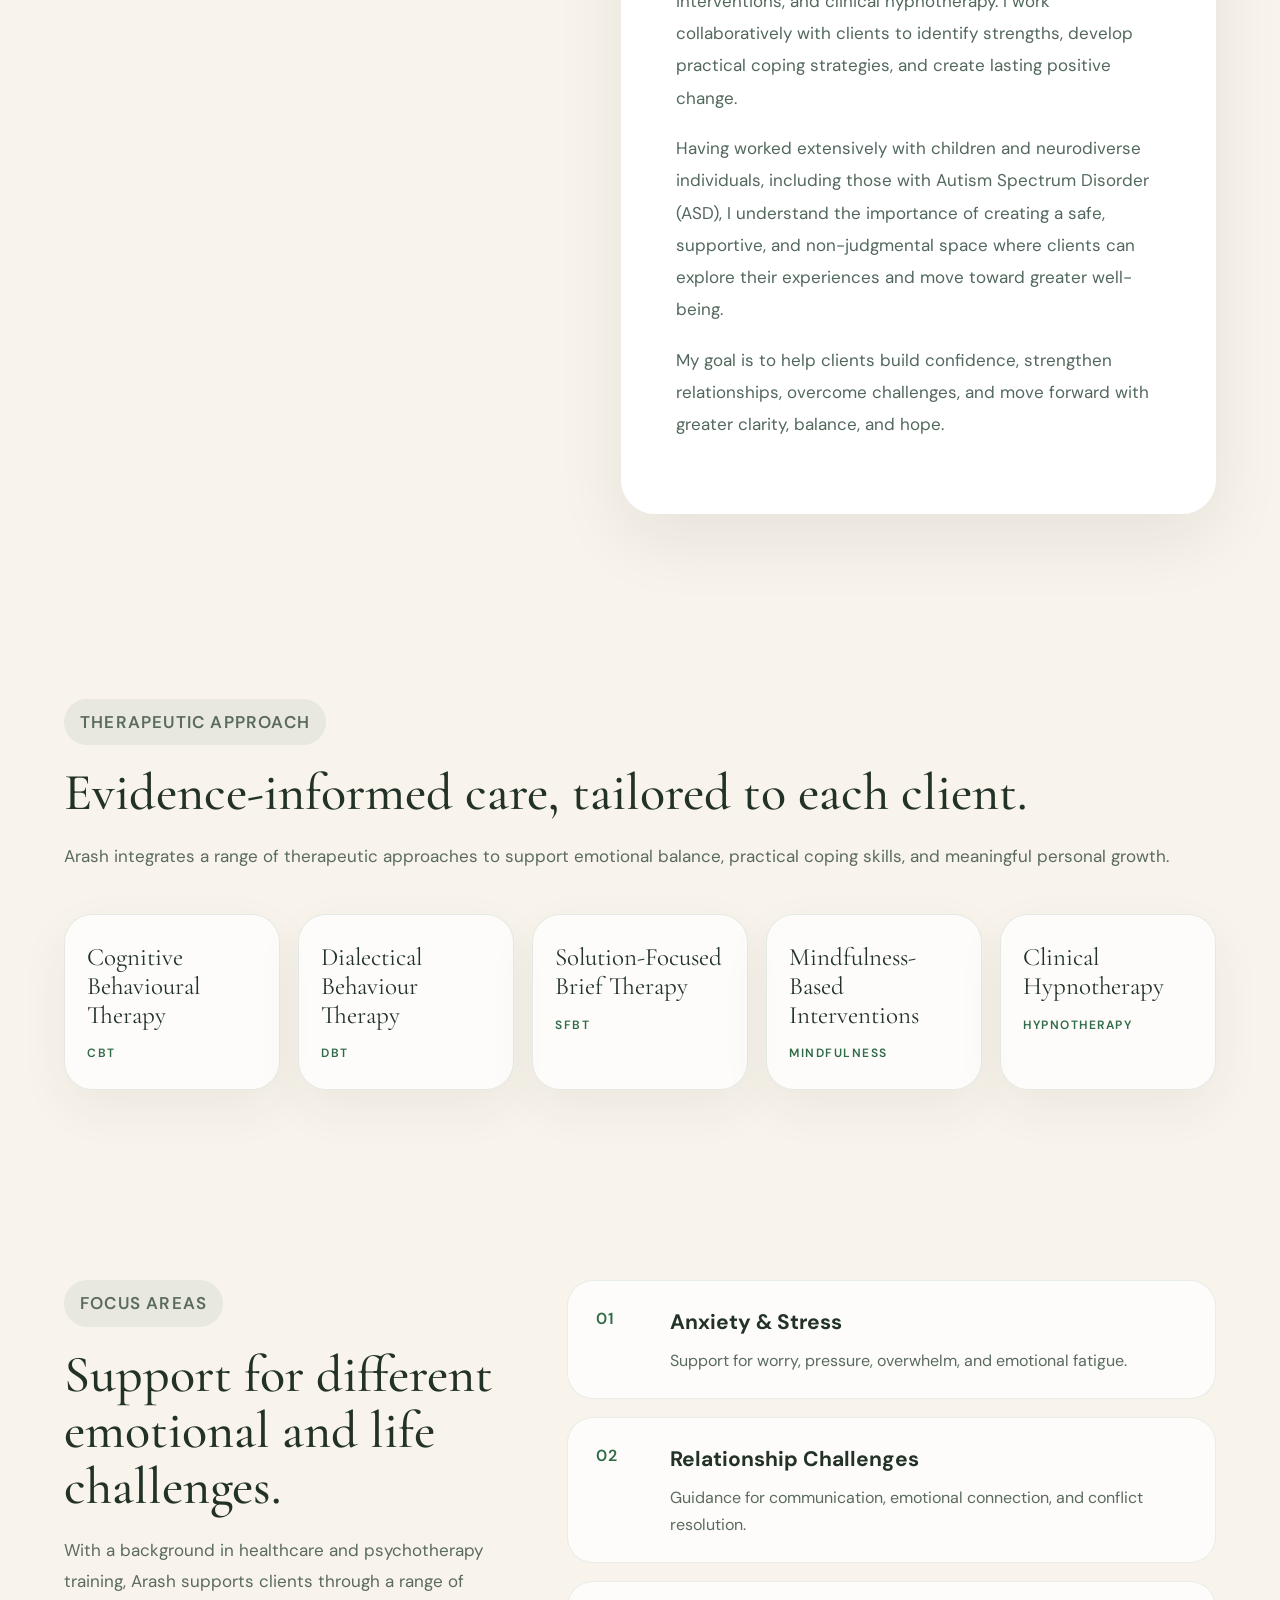
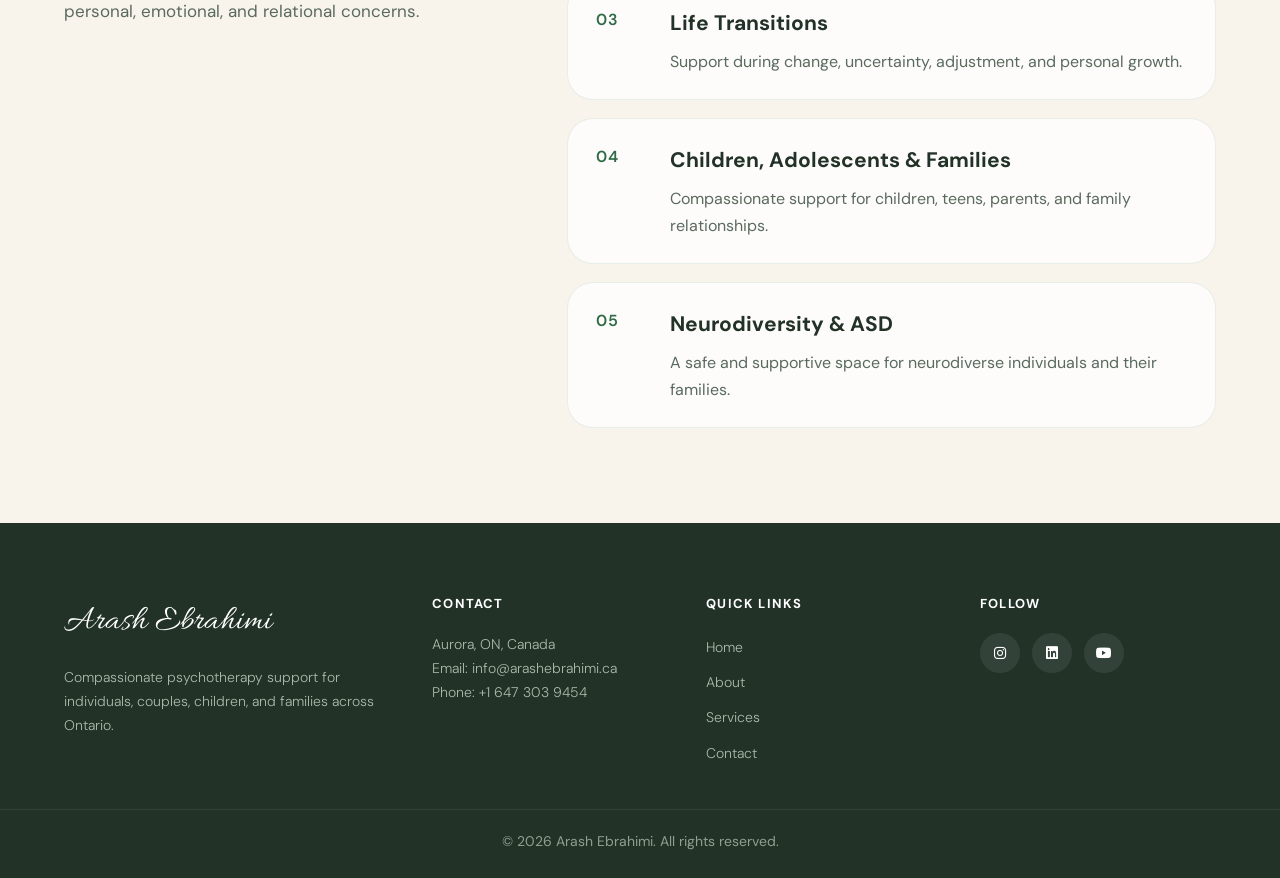
==== commit aaf46ba6: "Complete website redesign" ====
--- a/about.html
+++ b/about.html
@@ -1,246 +1,277 @@
-<!DOCTYPE html>
+<!doctype html>
 <html lang="en">
-
-<head>
-  <meta charset="UTF-8">
-  <meta name="viewport" content="width=device-width, initial-scale=1.0">
-
-  <!-- Page Title -->
-  <title>About | Evergreen Therapy</title>
-
-  <!-- Google Font -->
-  <link href="https://fonts.googleapis.com/css2?family=Inter:wght@300;400;500;600;700&display=swap" rel="stylesheet">
-
-  <!-- Font Awesome Icons -->
-  <link rel="stylesheet" href="https://cdnjs.cloudflare.com/ajax/libs/font-awesome/6.5.0/css/all.min.css">
-
-  <!-- Main CSS -->
-  <link rel="stylesheet" href="css/style.css">
-</head>
-
-<body>
-
-  <!-- ================= HEADER ================= -->
-  <header class="site-header">
-    <div class="container header-container">
-
-      <!-- Logo -->
-      <div class="logo">
-        <img src="images/logo.png" alt="Evergreen Therapy Logo">
-        <span>Evergreen Therapy</span>
-      </div>
-
-      <!-- Navigation -->
-      <nav class="navbar">
-
-        <div class="menu-toggle" id="menu-toggle">
-          <span></span>
-          <span></span>
-          <span></span>
-        </div>
-
-        <ul class="nav-list" id="nav-list">
-          <li><a href="index.html">Home</a></li>
-          <li><a href="about.html" class="active-link">About</a></li>
-          <li><a href="services.html">Services</a></li>
-          <li><a href="contact.html">Contact</a></li>
-        </ul>
-
-      </nav>
-
-    </div>
-  </header>
-
-
-  <!-- ================= ABOUT HERO ================= -->
-  <section class="page-hero">
-    <div class="container page-hero-content">
-
-      <p class="page-label">About the Clinic</p>
-      <h1>Compassionate care, thoughtful guidance, and a supportive space for growth.</h1>
-      <p class="page-description">
-        Learn more about Arash Ebrahimi, his therapeutic approach, and the values that guide the work of Evergreen Therapy.
-      </p>
-
-    </div>
-  </section>
-
-
-  <!-- ================= MAIN ABOUT SECTION ================= -->
-  <section class="about-page-section">
-    <div class="container about-page-container">
-
-      <!-- Therapist Image -->
-      <div class="about-page-image">
-        <img src="images/therapist.jpg" alt="Arash Ebrahimi portrait">
-      </div>
-
-      <!-- Therapist Content -->
-      <div class="about-page-text">
-        <h2>Meet Arash Ebrahimi</h2>
-
-        <p>
-          Arash Ebrahimi is dedicated to helping individuals, couples, and families
-          navigate emotional challenges with clarity, compassion, and practical support.
-          His work focuses on creating a safe, respectful environment where clients feel
-          heard, understood, and supported.
+  <head>
+    <meta charset="UTF-8" />
+    <meta name="viewport" content="width=device-width, initial-scale=1.0" />
+
+    <!-- Page Title -->
+    <title>About | Evergreen Therapy</title>
+
+    <!-- Google Font -->
+    <link
+      href="https://fonts.googleapis.com/css2?family=Inter:wght@300;400;500;600;700&display=swap"
+      rel="stylesheet"
+    />
+
+    <!-- Font Awesome Icons -->
+    <link
+      rel="stylesheet"
+      href="https://cdnjs.cloudflare.com/ajax/libs/font-awesome/6.5.0/css/all.min.css"
+    />
+
+    <!-- Main CSS -->
+    <link rel="stylesheet" href="css/style.css" />
+  </head>
+
+  <body class="about-page">
+    <!-- ================= HEADER ================= -->
+    <header class="site-header">
+      <div class="container header-container">
+        <!-- Personal brand logo -->
+        <a href="index.html" class="brand-logo"> Arash Ebrahimi </a>
+
+        <!-- Navigation menu -->
+        <nav class="navbar">
+          <div class="menu-toggle" id="menu-toggle">
+            <span></span>
+            <span></span>
+            <span></span>
+          </div>
+
+          <ul class="nav-list" id="nav-list">
+            <li><a href="index.html">Home</a></li>
+            <li><a href="about.html" class="active-link">About</a></li>
+            <li><a href="services.html">Services</a></li>
+            <li><a href="contact.html" class="nav-button">Contact</a></li>
+          </ul>
+        </nav>
+      </div>
+    </header>
+
+    <!-- ================= ABOUT HERO ================= -->
+    <section class="page-hero about-hero-page">
+      <div class="container page-hero-content">
+        <p class="page-label">Biography</p>
+
+        <h1>
+          A thoughtful, compassionate approach shaped by over 30 years of
+          healthcare experience.
+        </h1>
+
+        <p class="page-description">
+          Arash Ebrahimi, DDS, MSc, MACP — Registered Psychotherapist
+          (Qualifying)
         </p>
-
-        <p>
-          He works with people experiencing anxiety, stress, relationship
-          difficulties, emotional overwhelm, and major life transitions. His goal
-          is to help clients better understand themselves, strengthen resilience,
-          and move toward healthier and more meaningful lives.
-        </p>
-
-        <p>
-          Arash’s approach combines evidence-based therapeutic methods with
-          warmth, empathy, and careful listening. He believes that meaningful
-          progress happens when people feel emotionally safe and genuinely supported
-          throughout the therapeutic process.
-        </p>
-      </div>
-
-    </div>
-  </section>
-
-
-  <!-- ================= APPROACH SECTION ================= -->
-  <section class="approach-section">
-    <div class="container">
-
-      <div class="section-heading">
-        <h2>Therapeutic Approach</h2>
-        <p>
-          A calm, collaborative, and client-centered process designed to support lasting change.
-        </p>
-      </div>
-
-      <div class="approach-cards">
-
-        <div class="approach-card">
-          <div class="approach-icon"><i class="fa-solid fa-heart"></i></div>
-          <h3>Compassionate Listening</h3>
-          <p>
-            Every client deserves to feel heard without judgment. Sessions are built
-            on empathy, trust, and emotional safety.
-          </p>
-        </div>
-
-        <div class="approach-card">
-          <div class="approach-icon"><i class="fa-solid fa-lightbulb"></i></div>
-          <h3>Practical Insight</h3>
-          <p>
-            Therapy is not only about understanding emotions, but also about developing
-            realistic tools for everyday life.
-          </p>
-        </div>
-
-        <div class="approach-card">
-          <div class="approach-icon"><i class="fa-solid fa-seedling"></i></div>
-          <h3>Personal Growth</h3>
-          <p>
-            The goal is to help clients move forward with greater clarity, resilience,
-            self-awareness, and confidence.
-          </p>
-        </div>
-
-      </div>
-
-    </div>
-  </section>
-
-
-  <!-- ================= EXPERIENCE SECTION ================= -->
-  <section class="experience-section">
-    <div class="container experience-container">
-
-      <div class="experience-text">
-        <h2>Experience & Focus Areas</h2>
-        <p>
-          Evergreen Therapy supports clients facing a range of emotional and relational
-          concerns, with a focus on creating a supportive therapeutic space that
-          encourages reflection, healing, and steady progress.
-        </p>
-      </div>
-
-      <div class="experience-list">
-        <div class="experience-item">
-          <span class="experience-number">01</span>
-          <div>
-            <h3>Anxiety & Stress</h3>
-            <p>Support for worry, pressure, overwhelm, and emotional fatigue.</p>
-          </div>
-        </div>
-
-        <div class="experience-item">
-          <span class="experience-number">02</span>
-          <div>
-            <h3>Relationship Challenges</h3>
-            <p>Guidance for communication, emotional connection, and conflict resolution.</p>
-          </div>
-        </div>
-
-        <div class="experience-item">
-          <span class="experience-number">03</span>
-          <div>
-            <h3>Life Transitions</h3>
-            <p>Therapeutic support during change, uncertainty, and personal adjustment.</p>
-          </div>
-        </div>
-      </div>
-
-    </div>
-  </section>
-
-
-  <!-- ================= FOOTER ================= -->
-  <footer class="footer">
-
-    <div class="container footer-container">
-
-      <div class="footer-col">
-        <h3>Evergreen Therapy</h3>
-        <p>
-          Professional psychological support for individuals, couples,
-          and families in a safe and supportive environment.
-        </p>
-      </div>
-
-      <div class="footer-col">
-        <h4>Contact</h4>
-        <p>Aurora, ON, Canada</p>
-        <p>Email: info@evergreentherapy.com</p>
-        <p>Phone: +1 647 303 9454</p>
-      </div>
-
-      <div class="footer-col">
-        <h4>Quick Links</h4>
-        <ul>
-          <li><a href="index.html">Home</a></li>
-          <li><a href="about.html">About</a></li>
-          <li><a href="services.html">Services</a></li>
-          <li><a href="contact.html">Contact</a></li>
-        </ul>
-      </div>
-
-      <div class="footer-col">
-        <h4>Follow</h4>
-        <div class="social-icons">
-          <a href="#"><i class="fa-brands fa-instagram"></i></a>
-          <a href="#"><i class="fa-brands fa-linkedin"></i></a>
-          <a href="#"><i class="fa-brands fa-youtube"></i></a>
-        </div>
-      </div>
-
-    </div>
-
-    <div class="footer-bottom">
-      <p>© 2026 Evergreen Therapy. All rights reserved.</p>
-    </div>
-
-  </footer>
-
-<script src="js/script.js"></script>
-</body>
-</html>+      </div>
+    </section>
+
+    <!-- ================= MAIN ABOUT SECTION ================= -->
+    <section class="about-page-section">
+      <div class="container about-page-container">
+        <div class="about-page-image">
+          <img src="images/Arash.jpeg" alt="Arash Ebrahimi portrait" />
+        </div>
+
+        <div class="about-page-text">
+          <p class="page-label">About Arash</p>
+          <h2>
+            Supporting emotional well-being with care, clarity, and respect.
+          </h2>
+
+          <p>
+            I am Arash Ebrahimi, DDS, MSc, MACP, a Registered Psychotherapist
+            (Qualifying) with over 30 years of experience supporting individuals
+            and families in healthcare settings.
+          </p>
+
+          <p>
+            My professional journey began in dentistry, where I developed a deep
+            appreciation for the connection between emotional well-being and
+            overall health. Throughout my career, I have worked closely with
+            children, adolescents, adults, and families, helping people navigate
+            anxiety, stress, life transitions, and personal challenges.
+          </p>
+
+          <p>
+            Today, I bring together my healthcare background and psychotherapy
+            training to provide compassionate, client-centred care. I believe
+            that every person has the capacity for growth, resilience, and
+            meaningful change when given the right support and therapeutic
+            relationship.
+          </p>
+
+          <p>
+            My approach integrates Cognitive Behavioural Therapy (CBT),
+            Dialectical Behaviour Therapy (DBT), Solution-Focused Brief Therapy
+            (SFBT), mindfulness-based interventions, and clinical hypnotherapy.
+            I work collaboratively with clients to identify strengths, develop
+            practical coping strategies, and create lasting positive change.
+          </p>
+
+          <p>
+            Having worked extensively with children and neurodiverse
+            individuals, including those with Autism Spectrum Disorder (ASD), I
+            understand the importance of creating a safe, supportive, and
+            non-judgmental space where clients can explore their experiences and
+            move toward greater well-being.
+          </p>
+
+          <p>
+            My goal is to help clients build confidence, strengthen
+            relationships, overcome challenges, and move forward with greater
+            clarity, balance, and hope.
+          </p>
+        </div>
+      </div>
+    </section>
+
+    <!-- ================= MODALITIES SECTION ================= -->
+    <section class="modalities-section">
+      <div class="container">
+        <div class="section-heading">
+          <p class="section-label">Therapeutic Approach</p>
+          <h2>Evidence-informed care, tailored to each client.</h2>
+          <p>
+            Arash integrates a range of therapeutic approaches to support
+            emotional balance, practical coping skills, and meaningful personal
+            growth.
+          </p>
+        </div>
+
+        <div class="modalities-grid">
+          <div class="modality-card">
+            Cognitive Behavioural Therapy <span>CBT</span>
+          </div>
+          <div class="modality-card">
+            Dialectical Behaviour Therapy <span>DBT</span>
+          </div>
+          <div class="modality-card">
+            Solution-Focused Brief Therapy <span>SFBT</span>
+          </div>
+          <div class="modality-card">
+            Mindfulness-Based Interventions <span>Mindfulness</span>
+          </div>
+          <div class="modality-card">
+            Clinical Hypnotherapy <span>Hypnotherapy</span>
+          </div>
+        </div>
+      </div>
+    </section>
+
+    <!-- ================= FOCUS AREAS SECTION ================= -->
+    <section class="focus-section">
+      <div class="container focus-container">
+        <div class="focus-text">
+          <p class="section-label">Focus Areas</p>
+          <h2>Support for different emotional and life challenges.</h2>
+          <p>
+            With a background in healthcare and psychotherapy training, Arash
+            supports clients through a range of personal, emotional, and
+            relational concerns.
+          </p>
+        </div>
+
+        <div class="focus-list">
+          <div class="focus-item">
+            <span>01</span>
+            <div>
+              <h3>Anxiety & Stress</h3>
+              <p>
+                Support for worry, pressure, overwhelm, and emotional fatigue.
+              </p>
+            </div>
+          </div>
+
+          <div class="focus-item">
+            <span>02</span>
+            <div>
+              <h3>Relationship Challenges</h3>
+              <p>
+                Guidance for communication, emotional connection, and conflict
+                resolution.
+              </p>
+            </div>
+          </div>
+
+          <div class="focus-item">
+            <span>03</span>
+            <div>
+              <h3>Life Transitions</h3>
+              <p>
+                Support during change, uncertainty, adjustment, and personal
+                growth.
+              </p>
+            </div>
+          </div>
+
+          <div class="focus-item">
+            <span>04</span>
+            <div>
+              <h3>Children, Adolescents & Families</h3>
+              <p>
+                Compassionate support for children, teens, parents, and family
+                relationships.
+              </p>
+            </div>
+          </div>
+
+          <div class="focus-item">
+            <span>05</span>
+            <div>
+              <h3>Neurodiversity & ASD</h3>
+              <p>
+                A safe and supportive space for neurodiverse individuals and
+                their families.
+              </p>
+            </div>
+          </div>
+        </div>
+      </div>
+    </section>
+
+    <!-- ================= FOOTER ================= -->
+    <footer class="footer">
+      <div class="container footer-container">
+        <div class="footer-col">
+          <h3>Arash Ebrahimi</h3>
+          <p>
+            Compassionate psychotherapy support for individuals, couples,
+            children, and families across Ontario.
+          </p>
+        </div>
+
+        <div class="footer-col">
+          <h4>Contact</h4>
+          <p>Aurora, ON, Canada</p>
+          <p>Email: info@arashebrahimi.ca</p>
+          <p>Phone: +1 647 303 9454</p>
+        </div>
+
+        <div class="footer-col">
+          <h4>Quick Links</h4>
+          <ul>
+            <li><a href="index.html">Home</a></li>
+            <li><a href="about.html">About</a></li>
+            <li><a href="services.html">Services</a></li>
+            <li><a href="contact.html">Contact</a></li>
+          </ul>
+        </div>
+
+        <div class="footer-col">
+          <h4>Follow</h4>
+          <div class="social-icons">
+            <a href="#"><i class="fa-brands fa-instagram"></i></a>
+            <a href="#"><i class="fa-brands fa-linkedin"></i></a>
+            <a href="#"><i class="fa-brands fa-youtube"></i></a>
+          </div>
+        </div>
+      </div>
+
+      <div class="footer-bottom">
+        <p>© 2026 Arash Ebrahimi. All rights reserved.</p>
+      </div>
+    </footer>
+
+    <script src="js/script.js"></script>
+  </body>
+</html>
--- a/css/style.css
+++ b/css/style.css
@@ -1,3 +1,8 @@
+/* =========================
+   GOOGLE FONTS
+========================= */
+@import url("https://fonts.googleapis.com/css2?family=Allura&family=Cormorant+Garamond:ital,wght@0,400;0,500;1,400&family=DM+Sans:wght@300;400;500;600&display=swap");
+
 /* =========================
    RESET
 ========================= */
@@ -10,32 +15,41 @@
 /* =========================
    GLOBAL STYLES
 ========================= */
+html {
+  scroll-behavior: smooth;
+}
+
 body {
-  font-family: Arial, sans-serif;
-  line-height: 1.6;
-  background-color: #f7f9fb;
-  color: #333;
+  font-family: "DM Sans", sans-serif;
+  background-color: #f8f3eb;
+  color: #26352b;
+  line-height: 1.7;
 }
 
 .container {
   width: 90%;
-  max-width: 1200px;
+  max-width: 1240px;
   margin: 0 auto;
 }
 
+img {
+  max-width: 100%;
+  display: block;
+}
+
 /* =========================
    HEADER
 ========================= */
 .site-header {
-  background-color: rgba(255, 255, 255, 0.9);
-  height: 80px;
-  border-bottom: 1px solid #e5e5e5;
-  display: flex;
-  align-items: center;
   position: sticky;
   top: 0;
   z-index: 1000;
-  backdrop-filter: blur(10px);
+  height: 88px;
+  display: flex;
+  align-items: center;
+  background: rgba(248, 243, 235, 0.82);
+  backdrop-filter: blur(18px);
+  border-bottom: 1px solid rgba(52, 82, 60, 0.1);
 }
 
 .header-container {
@@ -44,1357 +58,727 @@
   align-items: center;
 }
 
-/* Logo container */
-.logo {
-  display: flex;
-  align-items: center;
-  gap: 12px;
-}
-
-/* Logo image */
-.logo img {
-  width: 100px;
-  height: 100px;
-  object-fit: contain;
-}
-
-/* Clinic name */
-.logo span {
-  font-size: 20px;
-  font-weight: bold;
-  color: #2c3e50;
-}
-
-/* Navigation menu */
+.brand-logo {
+  font-family: "Allura", cursive;
+  font-size: 62px;
+  line-height: 1;
+  color: #405f4b;
+  text-decoration: none;
+  letter-spacing: 0.4px;
+}
+
 .nav-list {
   list-style: none;
   display: flex;
-  gap: 28px;
+  align-items: center;
+  gap: 34px;
 }
 
 .nav-list a {
+  position: relative;
   text-decoration: none;
-  color: #2c3e50;
-  font-size: 16px;
+  color: #4d5f51;
+  font-size: 15px;
   font-weight: 500;
-  transition: color 0.3s ease;
-}
-
-.nav-list a:hover {
-  color: #7a9bb8;
-}
-
-/* =========================
-   HERO SECTION
-========================= */
-.hero {
+  transition: 0.3s ease;
+}
+
+.nav-list a::after {
+  content: "";
+  position: absolute;
+  left: 0;
+  bottom: -7px;
+  width: 0;
+  height: 1px;
+  background: #2f6b46;
+  transition: 0.3s ease;
+}
+
+.nav-list a:hover::after,
+.nav-list .active-link::after {
+  width: 100%;
+}
+
+.nav-list a:hover,
+.active-link {
+  color: #2f6b46 !important;
+}
+
+/* Hide the green Contact button style */
+.nav-button {
+  background: none;
+  box-shadow: none;
+  padding: 0;
+  color: #4d5f51 !important;
+}
+
+/* =========================
+   HERO NATURE SECTION
+========================= */
+.hero-nature {
+  position: relative;
+  min-height: calc(100vh - 88px);
+  display: flex;
+  align-items: center;
+  overflow: hidden;
+
+  background-image: url("../images/hero-nature.jpg");
+  background-size: cover;
+  background-position: center;
+  background-repeat: no-repeat;
+}
+
+/* Soft overlay for better text readability */
+.hero-overlay {
+  position: absolute;
+  inset: 0;
+  background: linear-gradient(
+    90deg,
+    rgba(248, 243, 235, 0.82) 0%,
+    rgba(248, 243, 235, 0.58) 42%,
+    rgba(248, 243, 235, 0.18) 100%
+  );
+  z-index: 1;
+}
+
+/* Text content */
+.hero-nature-content {
+  position: relative;
+  z-index: 2;
+  max-width: 760px;
+  padding-top: 40px;
+}
+
+.hero-small-title {
+  display: inline-block;
+  margin-bottom: 24px;
+  font-family: "DM Sans", sans-serif;
+  font-size: 13px;
+  font-weight: 600;
+  letter-spacing: 2px;
+  text-transform: uppercase;
+  color: #2f6b46;
+}
+
+.hero-nature h1 {
+  font-family: "Cormorant Garamond", serif;
+  font-size: clamp(54px, 6vw, 88px);
+  font-weight: 500;
+  line-height: 1.02;
+  letter-spacing: -1px;
+  color: #1f3326;
+  margin-bottom: 26px;
+}
+
+.hero-nature p {
+  max-width: 560px;
+  font-size: 20px;
+  line-height: 1.8;
+  color: #40584a;
+  font-weight: 300;
+}
+
+/* Simple entrance animation */
+.hero-nature-content {
+  animation: heroFadeUp 1s ease both;
+}
+
+@keyframes heroFadeUp {
+  from {
+    opacity: 0;
+    transform: translateY(26px);
+  }
+
+  to {
+    opacity: 1;
+    transform: translateY(0);
+  }
+}
+
+/* =========================
+   ANIMATIONS
+========================= */
+.fade-up {
+  animation: fadeUp 0.9s ease both;
+}
+
+.fade-up-delay {
+  animation: fadeUp 1s ease 0.18s both;
+}
+
+@keyframes fadeUp {
+  from {
+    opacity: 0;
+    transform: translateY(28px);
+  }
+
+  to {
+    opacity: 1;
+    transform: translateY(0);
+  }
+}
+
+/* =========================
+   HOME ABOUT SECTION
+========================= */
+.home-about {
   position: relative;
   overflow: hidden;
-  padding: 45px 0;
-  background: linear-gradient(135deg, #edf4f8 0%, #f8fbfd 100%);
-}
-
-/* Background watermark logo behind hero text */
-.hero::before {
-  content: "";
+  padding: 120px 0;
+}
+
+/* Soft overlay to make the background more elegant and readable */
+.home-about-overlay {
   position: absolute;
-
-  top: 50%;
-  left: 32%;
-
-  transform: translate(-50%, -50%);
-
-  width: 700px; /* bigger background logo */
-  height: 700px;
-
-  background-image: url("../images/logo.png");
-  background-repeat: no-repeat;
-  background-position: center;
-  background-size: contain;
-
-  opacity: 0.25; /* less transparent so it becomes visible */
-
-  pointer-events: none;
-  z-index: 1;
-}
-
-/* Soft blurred light shape */
-.hero::after {
-  content: "";
-  position: absolute;
-  top: -80px;
-  right: -100px;
-  width: 350px;
-  height: 350px;
-  background: rgba(122, 155, 184, 0.18);
-  border-radius: 50%;
-  filter: blur(80px);
+  inset: 0;
+  background: transparent;
   z-index: 1;
   pointer-events: none;
 }
 
-.hero-container {
+/* Main content layout */
+.home-about-container {
   position: relative;
   z-index: 2;
-  display: flex;
+  display: grid;
+  grid-template-columns: 0.82fr 1fr;
   align-items: center;
-  justify-content: space-between;
-  gap: 50px;
-  flex-wrap: wrap;
-}
-
-.hero-text {
-  flex: 1;
-  min-width: 280px;
-}
-
-.hero-text h1 {
-  font-size: 62px;
-  line-height: 1.15;
-  color: #2c3e50;
-  margin-bottom: 22px;
-  max-width: 650px;
-}
-
-.hero-text p {
-  font-size: 22px;
-  color: #556270;
-  margin-bottom: 30px;
-  max-width: 620px;
-}
-
-/* Modern button */
-.btn {
+  gap: 72px;
+}
+
+/* Arash photo card */
+.home-about-image {
+  padding: 16px;
+  border-radius: 42px;
+  background: rgba(255, 255, 255, 0.56);
+  border: 1px solid rgba(255, 255, 255, 0.78);
+  box-shadow: 0 28px 80px rgba(43, 60, 48, 0.14);
+  backdrop-filter: blur(12px);
+
+  /* Animation */
+  opacity: 0;
+  animation: fadeSlideUp 1s ease forwards;
+}
+
+.home-about-image img {
+  width: 100%;
+  height: 560px;
+  object-fit: cover;
+  object-position: center;
+  border-radius: 30px;
+  filter: saturate(0.92) brightness(1.02);
+}
+
+/* Text glass card */
+.home-about-text {
+  max-width: 700px;
+  padding: 46px;
+  border-radius: 42px;
+  background: rgba(255, 255, 255, 0.72);
+  border: 1px solid rgba(255, 255, 255, 0.82);
+  box-shadow: 0 24px 70px rgba(43, 60, 48, 0.1);
+  backdrop-filter: blur(14px);
+  transform: translateY(-20px);
+
+  /* Animation */
+  opacity: 0;
+  animation: fadeSlideUp 1s ease 0.2s forwards;
+}
+
+/* Section small label */
+.section-label {
   display: inline-block;
-  background: linear-gradient(135deg, #6f92b3, #5f83a5);
-  color: white;
+  margin-bottom: 20px;
+  padding: 8px 16px;
+  border-radius: 999px;
+  background: rgba(47, 107, 70, 0.08);
+  color: #2f6b46;
+  font-size: 12px;
+  font-weight: 600;
+  letter-spacing: 1.2px;
+  text-transform: uppercase;
+}
+
+/* About heading */
+.home-about-text h2 {
+  font-family: "Cormorant Garamond", serif;
+  font-size: clamp(40px, 4.4vw, 62px);
+  font-weight: 500;
+  line-height: 1.05;
+  color: #223227;
+  margin-bottom: 26px;
+}
+
+/* About paragraph */
+.home-about-text p {
+  color: #52675a;
+  font-size: 17px;
+  line-height: 1.9;
+  font-weight: 300;
+  margin-bottom: 18px;
+}
+
+/* About link */
+.text-link {
+  display: inline-block;
+  margin-top: 12px;
+  color: #2f6b46;
+  font-weight: 600;
   text-decoration: none;
-  padding: 14px 28px;
-  border-radius: 14px;
-  font-size: 17px;
-  font-weight: 600;
-  transition: all 0.3s ease;
-  box-shadow: 0 10px 25px rgba(95, 131, 165, 0.22);
-}
-
-.btn:hover {
-  transform: translateY(-2px);
-  box-shadow: 0 14px 28px rgba(95, 131, 165, 0.28);
-}
-
-/* Hero image wrapper */
-.hero-image {
-  flex: 1;
-  min-width: 280px;
-}
-
-/* Hero image */
-.hero-image img {
-  width: 100%;
-  max-width: 650px;
-  border-radius: 28px;
-  display: block;
-  box-shadow: 0 20px 45px rgba(44, 62, 80, 0.12);
-}
-
-/* =========================
-   RESPONSIVE
-========================= */
-@media (max-width: 992px) {
-  .hero-text h1 {
-    font-size: 48px;
-  }
-
-  .hero-text p {
-    font-size: 19px;
-  }
-
-  .hero::before {
-    width: 300px;
-    height: 300px;
-    left: 35%;
-    opacity: 0.08;
-  }
-}
-
-@media (max-width: 768px) {
-  .site-header {
-    height: auto;
-    padding: 18px 0;
-  }
-
-  .header-container {
-    flex-direction: column;
-    gap: 14px;
-  }
-
-  .nav-list {
-    flex-wrap: wrap;
-    justify-content: center;
-    gap: 18px;
-  }
-
-  .hero {
-    padding: 70px 0;
-  }
-
-  .hero-text h1 {
-    font-size: 38px;
-  }
-
-  .hero-text p {
-    font-size: 18px;
-  }
-
-  .hero::before {
-    width: 220px;
-    height: 220px;
-    left: 50%;
-    top: 32%;
-    opacity: 0.07;
-  }
-}
-
-/* ================= ABOUT SECTION ================= */
-
-.about {
-  padding: 100px 0;
-  background-color: #ffffff;
-}
-
-.about-container {
-  display: flex;
-  align-items: center;
-  gap: 60px;
-  flex-wrap: wrap;
-}
-
-.about-image {
-  flex: 1;
-  min-width: 280px;
-}
-
-.about-image img {
-  width: 100%;
-  max-width: 420px;
-  border-radius: 24px;
-  display: block;
-  box-shadow: 0 20px 45px rgba(44, 62, 80, 0.08);
-}
-
-.about-text {
-  flex: 1;
-  min-width: 280px;
-}
-
-.about-text h2 {
-  font-size: 38px;
-  margin-bottom: 20px;
-  color: #2c3e50;
-}
-
-.about-text p {
-  font-size: 18px;
-  color: #5a6775;
-  margin-bottom: 20px;
-  line-height: 1.8;
-  max-width: 560px;
-}
-
-/* ================= SERVICES SECTION ================= */
-
-.services {
-  padding: 100px 0;
-  background: linear-gradient(180deg, #ffffff 0%, #f7fbfd 100%);
-}
-
-/* Section title area */
-.section-heading {
-  text-align: center;
-  margin-bottom: 50px;
-}
-
-.section-heading h2 {
-  font-size: 38px;
-  color: #2c3e50;
-  margin-bottom: 14px;
-}
-
-.section-heading p {
-  font-size: 18px;
-  color: #5f6c7b;
-  max-width: 700px;
-  margin: 0 auto;
-}
-
-/* Services cards layout */
-.services-container {
-  display: flex;
-  gap: 30px;
-  flex-wrap: wrap;
-  justify-content: center;
-}
-
-/* Single service card */
-.service-card {
-  flex: 1;
-  min-width: 280px;
-  max-width: 360px;
-  background: rgba(255, 255, 255, 0.75);
-  border: 1px solid rgba(180, 196, 210, 0.35);
-  border-radius: 24px;
-  padding: 32px 28px;
-  box-shadow: 0 14px 35px rgba(44, 62, 80, 0.08);
-  backdrop-filter: blur(10px);
-  transition:
-    transform 0.3s ease,
-    box-shadow 0.3s ease;
-}
-
-/* Individual Therapy background image */
-.individual-card {
+  transition: 0.3s ease;
+}
+
+.text-link:hover {
+  transform: translateX(6px);
+}
+
+/* Smooth entrance animation */
+@keyframes fadeSlideUp {
+  from {
+    opacity: 0;
+    transform: translateY(35px);
+  }
+
+  to {
+    opacity: 1;
+    transform: translateY(0);
+  }
+}
+
+/* =========================
+   HEALING REMINDERS SECTION
+========================= */
+.healing-reminders {
+  position: relative;
+  overflow: hidden;
+  padding: 110px 0 120px;
+
   background-image:
-    linear-gradient(rgba(255, 255, 255, 0.75), rgba(255, 255, 255, 0.9)),
-    url("../images/individual-therapy.jpg");
+    linear-gradient(rgba(248, 245, 239, 0.78), rgba(248, 245, 239, 0.78)),
+    url("../images/about-bg.png");
 
   background-size: cover;
   background-position: center;
-}
-
-/* Couples Counselling background */
-.couples-card {
-  background-image:
-    linear-gradient(rgba(255,255,255,0.75), rgba(255,255,255,0.9)),
-    url("../images/couples-counselling.jpg");
-
-  background-size: cover;
-  background-position: center;
-}
-
-/* Anxiety & Stress background */
-.anxiety-card {
-  background-image:
-    linear-gradient(rgba(255,255,255,0.75), rgba(255,255,255,0.9)),
-    url("../images/anxiety-stress.jpg");
-
-  background-size: cover;
-  background-position: center;
-}
-
-/* Card hover effect */
-.service-card:hover {
+  background-repeat: no-repeat;
+  background-attachment: fixed;
+}
+
+/* Main layout */
+.reminders-container {
+  display: grid;
+  grid-template-columns: 0.8fr 1.2fr;
+  align-items: center;
+  gap: 70px;
+}
+
+/* Left text */
+.reminders-heading {
+  max-width: 480px;
+}
+
+.reminders-heading h2 {
+  font-family: "Cormorant Garamond", serif;
+  font-size: clamp(38px, 4vw, 58px);
+  font-weight: 500;
+  line-height: 1.08;
+  color: #223227;
+  margin-bottom: 22px;
+}
+
+.reminders-heading p {
+  color: #52675a;
+  font-size: 17px;
+  line-height: 1.9;
+  font-weight: 300;
+}
+
+/* Collage area */
+.quote-collage {
+  position: relative;
+  min-height: 620px;
+}
+
+/* Main quote cards */
+.quote-card {
+  position: absolute;
+  width: 250px;
+  padding: 12px;
+  background: rgba(255, 255, 255, 0.86);
+  box-shadow: 0 24px 60px rgba(43, 60, 48, 0.14);
+  transition: 0.35s ease;
+}
+
+.quote-card img,
+.quote-small img {
+  width: 100%;
+  display: block;
+}
+
+/* Paper tape effect */
+.paper-tape {
+  position: absolute;
+  top: -18px;
+  left: 50%;
+  width: 105px;
+  height: 32px;
+  background: rgba(210, 195, 172, 0.78);
+  transform: translateX(-50%) rotate(-2deg);
+  box-shadow: 0 6px 14px rgba(43, 60, 48, 0.08);
+  z-index: 3;
+}
+
+/* Card positions */
+.quote-card-one {
+  top: 30px;
+  left: 20px;
+  transform: rotate(-5deg);
+}
+
+.quote-card-two {
+  top: 95px;
+  right: 40px;
+  width: 280px;
+  transform: rotate(4deg);
+}
+
+.quote-card-three {
+  bottom: 20px;
+  left: 190px;
+  width: 225px;
+  transform: rotate(-2deg);
+}
+
+/* Small Choose Happy card */
+.quote-small {
+  position: absolute;
+  right: 10px;
+  bottom: 95px;
+  width: 190px;
+  padding: 10px;
+  background: rgba(255, 255, 255, 0.86);
+  box-shadow: 0 18px 46px rgba(43, 60, 48, 0.12);
+  transform: rotate(3deg);
+  transition: 0.35s ease;
+}
+
+/* Soft hover movement */
+.quote-card:hover,
+.quote-small:hover {
+  transform: translateY(-8px) rotate(0deg);
+  box-shadow: 0 30px 75px rgba(43, 60, 48, 0.18);
+}
+
+/* Soft entrance animation */
+.quote-card,
+.quote-small,
+.reminders-heading {
+  opacity: 0;
+  animation: reminderFadeUp 0.9s ease forwards;
+}
+
+.quote-card-two {
+  animation-delay: 0.15s;
+}
+
+.quote-card-three {
+  animation-delay: 0.3s;
+}
+
+.quote-small {
+  animation-delay: 0.45s;
+}
+
+@keyframes reminderFadeUp {
+  from {
+    opacity: 0;
+    transform: translateY(28px);
+  }
+
+  to {
+    opacity: 1;
+  }
+}
+/* =========================
+   MODERN SERVICES - HOME
+========================= */
+
+.services-modern {
+  position: relative;
+  overflow: hidden;
+  padding: 120px 0;
+  background: transparent;
+}
+
+.services-modern-heading {
+  max-width: 860px;
+  margin: 0 auto 64px;
+  text-align: center;
+}
+
+.services-modern-heading h2 {
+  font-family: "Cormorant Garamond", serif;
+  font-size: clamp(42px, 5vw, 68px);
+  font-weight: 500;
+  line-height: 1.05;
+  color: #223227;
+  margin-bottom: 22px;
+}
+
+.services-modern-heading p {
+  max-width: 720px;
+  margin: 0 auto;
+  color: #5a6b5e;
+  font-size: 18px;
+  line-height: 1.8;
+}
+
+.services-modern-grid {
+  display: grid;
+  grid-template-columns: repeat(2, 1fr);
+  gap: 22px;
+}
+
+.modern-service-card {
+  min-height: 230px;
+  padding: 34px;
+  border-radius: 34px;
+  text-decoration: none;
+  background: rgba(255, 255, 255, 0.68);
+  border: 1px solid rgba(47, 107, 70, 0.12);
+  box-shadow: 0 22px 70px rgba(43, 60, 48, 0.08);
+  backdrop-filter: blur(14px);
+  transition: 0.35s ease;
+}
+
+.modern-service-card span {
+  display: inline-block;
+  margin-bottom: 26px;
+  color: #2f6b46;
+  font-size: 14px;
+  font-weight: 600;
+  letter-spacing: 1.8px;
+}
+
+.modern-service-card h3 {
+  font-family: "Cormorant Garamond", serif;
+  font-size: 34px;
+  font-weight: 500;
+  line-height: 1.12;
+  color: #223227;
+  margin-bottom: 16px;
+}
+
+.modern-service-card p {
+  color: #5a6b5e;
+  font-size: 16px;
+  line-height: 1.75;
+}
+
+.modern-service-card:hover {
   transform: translateY(-8px);
-  box-shadow: 0 22px 45px rgba(44, 62, 80, 0.12);
-}
-
-/* Icon style */
-.service-icon {
-  width: 64px;
-  height: 64px;
-  background: linear-gradient(135deg, #dfeef5, #edf6fa);
-  border-radius: 18px;
+  background: rgba(47, 107, 70, 0.92);
+}
+
+.modern-service-card:hover span,
+.modern-service-card:hover h3,
+.modern-service-card:hover p {
+  color: #ffffff;
+}
+
+@media (max-width: 850px) {
+  .services-modern-grid {
+    grid-template-columns: 1fr;
+  }
+
+  .modern-service-card {
+    min-height: auto;
+  }
+}
+
+/* =========================
+   CTA SECTION
+========================= */
+.home-cta {
+  padding: 90px 0 110px;
+}
+
+.cta-box {
+  text-align: center;
+  padding: 78px 48px;
+  border-radius: 42px;
+  background: rgba(255, 255, 255, 0.76);
+  border: 1px solid rgba(255, 255, 255, 0.85);
+  box-shadow: 0 24px 70px rgba(43, 60, 48, 0.1);
+  backdrop-filter: blur(14px);
+}
+
+.cta-box h2 {
+  max-width: 820px;
+  margin: 0 auto 22px;
+  font-family: "Cormorant Garamond", serif;
+  font-size: clamp(38px, 4.5vw, 64px);
+  line-height: 1.05;
+  font-weight: 500;
+  color: #223227;
+}
+
+.cta-box p {
+  max-width: 650px;
+  margin: 0 auto 34px;
+  color: #53675b;
+  font-size: 18px;
+  line-height: 1.8;
+}
+
+.light-btn {
+  display: inline-flex;
+  align-items: center;
+  justify-content: center;
+  background: #2f6b46;
+  color: #ffffff;
+  padding: 15px 34px;
+  border-radius: 999px;
+  text-decoration: none;
+  font-weight: 600;
+  box-shadow: 0 12px 30px rgba(47, 107, 70, 0.18);
+  transition: all 0.3s ease;
+}
+
+.light-btn:hover {
+  background: #275a3b;
+  color: #ffffff;
+  transform: translateY(-3px);
+  box-shadow:
+    0 0 0 6px rgba(47, 107, 70, 0.08),
+    0 16px 36px rgba(47, 107, 70, 0.22);
+}
+
+/* =========================
+   FOOTER
+========================= */
+.footer {
+  background: #223227;
+  color: #cddbd0;
+  padding: 70px 0 24px;
+}
+
+.footer-container {
+  display: grid;
+  grid-template-columns: 1.4fr 1fr 1fr 1fr;
+  gap: 38px;
+}
+
+.footer-col h3 {
+  font-family: "Allura", cursive;
+  font-size: 35px;
+  font-weight: 400;
+  color: #ffffff;
+  margin-bottom: 14px;
+}
+
+.footer-col h4 {
+  color: #ffffff;
+  font-size: 13px;
+  letter-spacing: 1.2px;
+  text-transform: uppercase;
+  margin-bottom: 18px;
+}
+
+.footer-col p,
+.footer-col a {
+  color: #aabaaa;
+  font-size: 14px;
+  text-decoration: none;
+  font-weight: 300;
+}
+
+.footer-col ul {
+  list-style: none;
+}
+
+.footer-col li {
+  margin-bottom: 8px;
+}
+
+.footer-col a:hover {
+  color: #ffffff;
+}
+
+.social-icons {
+  display: flex;
+  gap: 12px;
+}
+
+.social-icons a {
+  width: 40px;
+  height: 40px;
+  border-radius: 50%;
+  background: rgba(255, 255, 255, 0.08);
   display: flex;
   align-items: center;
   justify-content: center;
-  font-size: 28px;
-  margin-bottom: 22px;
-}
-
-/* Card title */
-.service-card h3 {
-  font-size: 24px;
-  color: #2c3e50;
-  margin-bottom: 14px;
-}
-
-/* Card text */
-.service-card p {
-  font-size: 17px;
-  color: #5a6775;
-  line-height: 1.7;
-  margin-bottom: 20px;
-}
-
-/* Card link */
-.service-card a {
-  text-decoration: none;
-  color: #6f92b3;
-  font-weight: 600;
-  font-size: 16px;
-  transition: color 0.3s ease;
-}
-
-.service-card a:hover {
-  color: #4f7598;
-}
-
-/* ================= FOOTER ================= */
-
-.footer {
-  background: #2c3e50;
-  color: #dce5ee;
-  padding: 60px 0 20px 0;
-}
-
-.footer-container {
-  display: flex;
-  gap: 40px;
-  flex-wrap: wrap;
-  justify-content: space-between;
-}
-
-.footer-col {
-  flex: 1;
-  min-width: 200px;
-}
-
-.footer-col h3 {
-  margin-bottom: 15px;
-  font-size: 22px;
-}
-
-.footer-col h4 {
-  margin-bottom: 15px;
-  font-size: 18px;
-}
-
-.footer-col p {
-  margin-bottom: 10px;
-  font-size: 15px;
-  color: #c7d2dd;
-}
-
-.footer-col ul {
-  list-style: none;
-}
-
-.footer-col ul li {
-  margin-bottom: 8px;
-}
-
-.footer-col ul li a {
-  text-decoration: none;
-  color: #c7d2dd;
-  transition: 0.3s;
-}
-
-.footer-col ul li a:hover {
+}
+
+.social-icons i {
   color: #ffffff;
 }
 
 .footer-bottom {
   text-align: center;
-  margin-top: 40px;
+  margin-top: 35px;
   padding-top: 20px;
-  border-top: 1px solid rgba(255, 255, 255, 0.1);
+  border-top: 1px solid rgba(255, 255, 255, 0.08);
+  color: #8fa08f;
   font-size: 14px;
-  color: #b8c6d4;
-}
-
-/* ================= SOCIAL ICONS ================= */
-
-.social-icons {
-  display: flex;
-  gap: 15px;
-  margin-top: 10px;
-}
-
-.social-icons a {
-  width: 40px;
-  height: 40px;
-  background: #34495e;
-  border-radius: 50%;
-  display: flex;
-  align-items: center;
-  justify-content: center;
-  text-decoration: none;
-  transition: 0.3s;
-}
-
-.social-icons i {
-  color: white;
-  font-size: 18px;
-}
-
-.social-icons a:hover {
-  background: #6f92b3;
-  transform: translateY(-3px);
-}
-
-/* ================= ACTIVE NAV LINK ================= */
-
-.active-link {
-  color: #6f92b3 !important;
-  font-weight: 600;
-}
-
-/* ================= PAGE HERO ================= */
-
-.page-hero {
-  padding: 70px 0 50px 0;
-  background: linear-gradient(135deg, #edf4f8 0%, #f8fbfd 100%);
-  border-bottom: 1px solid rgba(180, 196, 210, 0.25);
-}
-
-.page-hero-content {
-  max-width: 850px;
-}
-
-.page-label {
-  font-size: 14px;
-  font-weight: 600;
-  letter-spacing: 1px;
-  text-transform: uppercase;
-  color: #6f92b3;
-  margin-bottom: 14px;
-}
-
-.page-hero h1 {
-  font-size: 52px;
-  line-height: 1.15;
-  color: #2c3e50;
-  margin-bottom: 18px;
-}
-
-.page-description {
-  font-size: 20px;
-  color: #5a6775;
-  max-width: 760px;
-  line-height: 1.8;
-}
-
-/* ================= ABOUT PAGE MAIN SECTION ================= */
-
-.about-page-section {
-  padding: 100px 0;
-  background-color: #ffffff;
-}
-
-.about-page-container {
-  display: flex;
-  align-items: center;
-  gap: 70px;
-  flex-wrap: wrap;
-}
-
-.about-page-image {
-  flex: 1;
-  min-width: 280px;
-}
-
-.about-page-image img {
-  width: 100%;
-  max-width: 450px;
-  border-radius: 28px;
-  display: block;
-  box-shadow: 0 22px 50px rgba(44, 62, 80, 0.1);
-}
-
-.about-page-text {
-  flex: 1;
-  min-width: 280px;
-}
-
-.about-page-text h2 {
-  font-size: 40px;
-  color: #2c3e50;
-  margin-bottom: 22px;
-}
-
-.about-page-text p {
-  font-size: 18px;
-  line-height: 1.9;
-  color: #5a6775;
-  margin-bottom: 20px;
-}
-
-/* ================= APPROACH SECTION ================= */
-
-.approach-section {
-  padding: 100px 0;
-  background: linear-gradient(180deg, #f8fbfd 0%, #ffffff 100%);
-}
-
-.approach-cards {
-  display: flex;
-  gap: 30px;
-  flex-wrap: wrap;
-  justify-content: center;
-}
-
-.approach-card {
-  flex: 1;
-  min-width: 260px;
-  max-width: 360px;
-  background: rgba(255, 255, 255, 0.8);
-  border: 1px solid rgba(180, 196, 210, 0.3);
-  border-radius: 24px;
-  padding: 32px 28px;
-  box-shadow: 0 14px 35px rgba(44, 62, 80, 0.08);
-  backdrop-filter: blur(10px);
-  transition:
-    transform 0.3s ease,
-    box-shadow 0.3s ease;
-}
-
-.approach-card:hover {
-  transform: translateY(-8px);
-  box-shadow: 0 22px 45px rgba(44, 62, 80, 0.12);
-}
-
-.approach-icon {
-  width: 64px;
-  height: 64px;
-  border-radius: 18px;
-  background: linear-gradient(135deg, #dfeef5, #edf6fa);
-  display: flex;
-  align-items: center;
-  justify-content: center;
-  margin-bottom: 22px;
-}
-
-.approach-icon i {
-  font-size: 24px;
-  color: #6f92b3;
-}
-
-.approach-card h3 {
-  font-size: 23px;
-  color: #2c3e50;
-  margin-bottom: 14px;
-}
-
-.approach-card p {
-  font-size: 17px;
-  color: #5a6775;
-  line-height: 1.8;
-}
-
-/* ================= EXPERIENCE SECTION ================= */
-
-.experience-section {
-  padding: 100px 0;
-  background-color: #ffffff;
-}
-
-.experience-container {
-  display: flex;
-  gap: 60px;
-  flex-wrap: wrap;
-  align-items: flex-start;
-}
-
-.experience-text {
-  flex: 1;
-  min-width: 280px;
-}
-
-.experience-text h2 {
-  font-size: 38px;
-  color: #2c3e50;
-  margin-bottom: 18px;
-}
-
-.experience-text p {
-  font-size: 18px;
-  color: #5a6775;
-  line-height: 1.8;
-  max-width: 520px;
-}
-
-.experience-list {
-  flex: 1;
-  min-width: 280px;
-}
-
-.experience-item {
-  display: flex;
-  gap: 20px;
-  align-items: flex-start;
-  padding: 24px 0;
-  border-bottom: 1px solid rgba(180, 196, 210, 0.3);
-}
-
-.experience-number {
-  font-size: 28px;
-  font-weight: 700;
-  color: #b7cad8;
-  min-width: 50px;
-}
-
-.experience-item h3 {
-  font-size: 22px;
-  color: #2c3e50;
-  margin-bottom: 8px;
-}
-
-.experience-item p {
-  font-size: 17px;
-  color: #5a6775;
-  line-height: 1.7;
-}
-
-/* ================= ABOUT PAGE RESPONSIVE ================= */
-
-@media (max-width: 992px) {
-  .page-hero h1 {
-    font-size: 42px;
-  }
-
-  .about-page-text h2,
-  .experience-text h2,
-  .section-heading h2 {
-    font-size: 34px;
-  }
-}
-
-@media (max-width: 768px) {
-  .page-hero {
-    padding: 55px 0 40px 0;
-  }
-
-  .page-hero h1 {
-    font-size: 34px;
-  }
-
-  .page-description {
-    font-size: 18px;
-  }
-
-  .about-page-text h2,
-  .experience-text h2,
-  .section-heading h2 {
-    font-size: 30px;
-  }
-
-  .about-page-text p,
-  .experience-text p,
-  .approach-card p {
-    font-size: 16px;
-  }
-}
-
-/* ================= SERVICES PAGE ================= */
-
-.services-overview {
-  padding: 100px 0;
-  background: linear-gradient(180deg, #ffffff 0%, #f7fbfd 100%);
-}
-
-.detailed-services {
-  padding: 100px 0;
-  background-color: #ffffff;
-}
-
-.service-detail {
-  display: flex;
-  gap: 40px;
-  justify-content: space-between;
-  align-items: stretch;
-  flex-wrap: wrap;
-  margin-bottom: 40px;
-  padding: 38px;
-  border: 1px solid rgba(180, 196, 210, 0.28);
-  border-radius: 28px;
-  background: rgba(255, 255, 255, 0.85);
-  box-shadow: 0 18px 45px rgba(44, 62, 80, 0.06);
-}
-
-.reverse-detail {
-  flex-direction: row-reverse;
-}
-
-.service-detail-text {
-  flex: 1.5;
-  min-width: 280px;
-}
-
-.service-tag {
-  font-size: 14px;
-  font-weight: 700;
-  letter-spacing: 1px;
-  color: #6f92b3;
-  margin-bottom: 14px;
-}
-
-.service-detail-text h2 {
-  font-size: 36px;
-  color: #2c3e50;
-  margin-bottom: 18px;
-}
-
-.service-detail-text p {
-  font-size: 18px;
-  line-height: 1.85;
-  color: #5a6775;
-  margin-bottom: 16px;
-}
-
-.service-detail-box {
-  flex: 1;
-  min-width: 260px;
-  background: linear-gradient(135deg, #edf4f8, #f8fbfd);
-  border-radius: 24px;
-  padding: 28px;
-  border: 1px solid rgba(180, 196, 210, 0.25);
-}
-
-.service-detail-box h3 {
-  font-size: 22px;
-  color: #2c3e50;
-  margin-bottom: 16px;
-}
-
-.service-detail-box ul {
-  list-style: none;
-}
-
-.service-detail-box ul li {
-  position: relative;
-  padding-left: 24px;
-  margin-bottom: 14px;
-  font-size: 17px;
-  color: #5a6775;
-  line-height: 1.7;
-}
-
-.service-detail-box ul li::before {
-  content: "•";
-  position: absolute;
-  left: 0;
-  top: 0;
-  color: #6f92b3;
-  font-size: 20px;
-  line-height: 1;
-}
-
-/* ================= CTA SECTION ================= */
-
-.cta-section {
-  padding: 100px 0;
-  background: linear-gradient(135deg, #edf4f8 0%, #f8fbfd 100%);
-}
-
-.cta-container {
-  text-align: center;
-  max-width: 850px;
-}
-
-.cta-container h2 {
-  font-size: 42px;
-  color: #2c3e50;
-  margin-bottom: 18px;
-}
-
-.cta-container p {
-  font-size: 19px;
-  color: #5a6775;
-  line-height: 1.8;
-  margin-bottom: 28px;
-}
-
-/* ================= SERVICES PAGE RESPONSIVE ================= */
-
-@media (max-width: 992px) {
-  .service-detail-text h2,
-  .cta-container h2 {
-    font-size: 32px;
-  }
-}
-
-@media (max-width: 768px) {
-  .service-detail {
-    padding: 26px;
-  }
-
-  .reverse-detail {
-    flex-direction: column;
-  }
-
-  .service-detail-text h2,
-  .cta-container h2 {
-    font-size: 28px;
-  }
-
-  .service-detail-text p,
-  .service-detail-box ul li,
-  .cta-container p {
-    font-size: 16px;
-  }
-}
-
-/* ================= CONTACT PAGE ================= */
-
-.contact-page-section {
-  padding: 100px 0;
-  background: linear-gradient(180deg, #ffffff 0%, #f7fbfd 100%);
-}
-
-.contact-page-container {
-  display: flex;
-  gap: 35px;
-  flex-wrap: wrap;
-  align-items: stretch;
-}
-
-.contact-info-card,
-.contact-form-card {
-  flex: 1;
-  min-width: 300px;
-  background: rgba(255, 255, 255, 0.88);
-  border: 1px solid rgba(180, 196, 210, 0.28);
-  border-radius: 28px;
-  padding: 36px;
-  box-shadow: 0 18px 45px rgba(44, 62, 80, 0.07);
-}
-
-.contact-info-card h2,
-.contact-form-card h2 {
-  font-size: 34px;
-  color: #2c3e50;
-  margin-bottom: 18px;
-}
-
-.contact-info-card p,
-.contact-form-card p {
-  font-size: 17px;
-  line-height: 1.8;
-  color: #5a6775;
-  margin-bottom: 18px;
-}
-
-/* Contact info list */
-.contact-info-list {
-  margin-top: 28px;
-}
-
-.contact-info-item {
-  display: flex;
-  gap: 18px;
-  align-items: flex-start;
-  margin-bottom: 24px;
-}
-
-.contact-info-icon {
-  width: 52px;
-  height: 52px;
-  border-radius: 16px;
-  background: linear-gradient(135deg, #dfeef5, #edf6fa);
-  display: flex;
-  align-items: center;
-  justify-content: center;
-  flex-shrink: 0;
-}
-
-.contact-info-icon i {
-  font-size: 20px;
-  color: #6f92b3;
-}
-
-.contact-info-item h3 {
-  font-size: 20px;
-  color: #2c3e50;
-  margin-bottom: 6px;
-}
-
-.contact-info-item p {
-  font-size: 16px;
-  color: #5a6775;
-  margin-bottom: 0;
-}
-
-/* Contact form */
-.contact-form {
-  margin-top: 20px;
-}
-
-.form-group {
-  margin-bottom: 20px;
-}
-
-.form-group label {
-  display: block;
-  margin-bottom: 8px;
-  font-size: 15px;
-  font-weight: 600;
-  color: #2c3e50;
-}
-
-.form-group input,
-.form-group textarea {
-  width: 100%;
-  border: 1px solid rgba(180, 196, 210, 0.45);
-  border-radius: 16px;
-  padding: 14px 16px;
-  font-size: 16px;
-  font-family: "Inter", sans-serif;
-  color: #2c3e50;
-  background-color: #fdfefe;
-  outline: none;
-  transition:
-    border-color 0.3s ease,
-    box-shadow 0.3s ease;
-}
-
-.form-group textarea {
-  resize: vertical;
-}
-
-.form-group input:focus,
-.form-group textarea:focus {
-  border-color: #8fb0c9;
-  box-shadow: 0 0 0 4px rgba(143, 176, 201, 0.16);
-}
-
-/* ================= OFFICE HOURS ================= */
-
-.office-hours-section {
-  padding: 100px 0;
-  background-color: #ffffff;
-}
-
-.office-hours-container {
-  display: flex;
-  gap: 50px;
-  flex-wrap: wrap;
-  align-items: center;
-}
-
-.office-hours-text {
-  flex: 1;
-  min-width: 280px;
-}
-
-.office-hours-text h2 {
-  font-size: 38px;
-  color: #2c3e50;
-  margin-bottom: 18px;
-}
-
-.office-hours-text p {
-  font-size: 18px;
-  color: #5a6775;
-  line-height: 1.8;
-  max-width: 520px;
-}
-
-.office-hours-card {
-  flex: 1;
-  min-width: 280px;
-  background: linear-gradient(135deg, #edf4f8, #f8fbfd);
-  border-radius: 28px;
-  padding: 30px;
-  border: 1px solid rgba(180, 196, 210, 0.25);
-  box-shadow: 0 16px 40px rgba(44, 62, 80, 0.06);
-}
-
-.office-hour-item {
-  display: flex;
-  justify-content: space-between;
-  gap: 20px;
-  padding: 16px 0;
-  border-bottom: 1px solid rgba(180, 196, 210, 0.28);
-  font-size: 17px;
-  color: #2c3e50;
-}
-
-.office-hour-item:last-child {
-  border-bottom: none;
-}
-
-/* ================= CONTACT PAGE RESPONSIVE ================= */
-
-@media (max-width: 992px) {
-  .contact-info-card h2,
-  .contact-form-card h2,
-  .office-hours-text h2 {
-    font-size: 30px;
-  }
-}
-
-@media (max-width: 768px) {
-  .contact-info-card,
-  .contact-form-card,
-  .office-hours-card {
-    padding: 26px;
-  }
-
-  .contact-info-card h2,
-  .contact-form-card h2,
-  .office-hours-text h2 {
-    font-size: 28px;
-  }
-
-  .contact-info-card p,
-  .contact-form-card p,
-  .office-hours-text p,
-  .office-hour-item {
-    font-size: 16px;
-  }
-}
-
-/* ================= MOBILE RESPONSIVE ================= */
-@media (max-width: 768px) {
-  /* Main container spacing */
-  .container {
-    width: 92%;
-  }
-
-  /* Header layout for mobile */
-  .site-header {
-    height: auto;
-    padding: 14px 0;
-  }
-
-  .header-container {
-    flex-direction: column;
-    gap: 12px;
-  }
-
-  /* Logo on mobile */
-  .logo {
-    gap: 10px;
-  }
-
-  .logo img {
-    width: 48px;
-    height: 48px;
-  }
-
-  .logo span {
-    font-size: 18px;
-  }
-
-  /* Navigation on mobile */
-  .nav-list {
-    flex-wrap: wrap;
-    justify-content: center;
-    gap: 14px;
-  }
-
-  .nav-list a {
-    font-size: 15px;
-  }
-
-  /* Hero section on mobile */
-  .hero {
-    padding: 30px 0 50px 0;
-  }
-
-  .hero-container {
-    flex-direction: column;
-    gap: 28px;
-  }
-
-  .hero-text {
-    order: 1;
-  }
-
-  .hero-image {
-    order: 2;
-  }
-
-  .hero-text h1 {
-    font-size: 36px;
-    line-height: 1.2;
-  }
-
-  .hero-text p {
-    font-size: 17px;
-    line-height: 1.8;
-  }
-
-  .hero-image img {
-    max-width: 100%;
-    border-radius: 22px;
-  }
-
-  /* Watermark logo in hero */
-  .hero::before {
-    width: 260px;
-    height: 260px;
-    left: 50%;
-    top: 38%;
-    opacity: 0.1;
-  }
-
-  /* About section on mobile */
-  .about {
-    padding: 70px 0;
-  }
-
-  .about-container {
-    flex-direction: column;
-    gap: 30px;
-  }
-
-  .about-text h2 {
-    font-size: 30px;
-  }
-
-  .about-text p {
-    font-size: 16px;
-    line-height: 1.8;
-  }
-
-  .about-image img {
-    max-width: 100%;
-  }
-
-  /* Section headings */
-  .section-heading h2 {
-    font-size: 30px;
-  }
-
-  .section-heading p {
-    font-size: 16px;
-    line-height: 1.8;
-  }
-
-  /* Services cards */
-  .services {
-    padding: 70px 0;
-  }
-
-  .services-container {
-    gap: 20px;
-  }
-
-  .service-card {
-    max-width: 100%;
-    padding: 26px 22px;
-  }
-
-  .service-card h3 {
-    font-size: 22px;
-  }
-
-  .service-card p {
-    font-size: 16px;
-  }
-
-  /* About page */
-  .page-hero {
-    padding: 45px 0 35px 0;
-  }
-
-  .page-hero h1 {
-    font-size: 32px;
-    line-height: 1.25;
-  }
-
-  .page-description {
-    font-size: 17px;
-    line-height: 1.8;
-  }
-
-  .about-page-section,
-  .approach-section,
-  .experience-section,
-  .services-overview,
-  .detailed-services,
-  .cta-section,
-  .contact-page-section,
-  .office-hours-section {
-    padding: 70px 0;
-  }
-
-  .about-page-container,
-  .experience-container,
-  .office-hours-container,
-  .contact-page-container {
-    flex-direction: column;
-    gap: 28px;
-  }
-
-  .about-page-text h2,
-  .experience-text h2,
-  .contact-info-card h2,
-  .contact-form-card h2,
-  .office-hours-text h2,
-  .cta-container h2,
-  .service-detail-text h2 {
-    font-size: 28px;
-  }
-
-  .about-page-text p,
-  .experience-text p,
-  .contact-info-card p,
-  .contact-form-card p,
-  .office-hours-text p,
-  .cta-container p,
-  .service-detail-text p,
-  .service-detail-box ul li {
-    font-size: 16px;
-    line-height: 1.8;
-  }
-
-  /* Service detail blocks */
-  .service-detail,
-  .reverse-detail {
-    flex-direction: column;
-    padding: 24px;
-    gap: 24px;
-  }
-
-  /* Contact form */
-  .contact-info-card,
-  .contact-form-card,
-  .office-hours-card {
-    padding: 24px;
-  }
-
-  .form-group input,
-  .form-group textarea {
-    font-size: 16px;
-    padding: 13px 14px;
-  }
-
-  /* Office hours rows */
-  .office-hour-item {
-    font-size: 15px;
-    gap: 14px;
-  }
-
-  /* Footer */
-  .footer {
-    padding: 50px 0 18px 0;
-  }
-
-  .footer-container {
-    flex-direction: column;
-    gap: 28px;
-  }
-
-  .footer-col h3 {
-    font-size: 20px;
-  }
-
-  .footer-col h4 {
-    font-size: 17px;
-  }
-
-  .footer-col p,
-  .footer-col ul li a {
-    font-size: 15px;
-  }
-
-  /* Buttons */
-  .btn {
-    padding: 13px 22px;
-    font-size: 16px;
-    border-radius: 12px;
-  }
-}
-
-/* ================= HAMBURGER MENU ================= */
-
-/* Navbar wrapper */
+}
+
+.footer a {
+  transition: all 0.3s ease;
+}
+
+.footer a:hover {
+  color: #ffffff;
+  padding-left: 4px;
+}
+/* =========================
+   ANIMATIONS
+========================= */
+.fade-up {
+  animation: fadeUp 0.9s ease both;
+}
+
+.fade-up-delay {
+  animation: fadeUp 1s ease 0.18s both;
+}
+
+@keyframes fadeUp {
+  from {
+    opacity: 0;
+    transform: translateY(28px);
+  }
+  to {
+    opacity: 1;
+    transform: translateY(0);
+  }
+}
+
+@keyframes floatCard {
+  0%,
+  100% {
+    transform: translateY(0);
+  }
+  50% {
+    transform: translateY(-12px);
+  }
+}
+
+/* =========================
+   HAMBURGER MENU
+========================= */
 .navbar {
   position: relative;
 }
 
-/* Hamburger button */
 .menu-toggle {
   display: none;
   flex-direction: column;
@@ -1403,17 +787,52 @@
   cursor: pointer;
 }
 
-/* Hamburger lines */
 .menu-toggle span {
-  width: 28px;
-  height: 3px;
-  background-color: #2c3e50;
+  width: 27px;
+  height: 2px;
+  background-color: #26352b;
   border-radius: 2px;
   transition: 0.3s ease;
 }
 
-/* Mobile navigation */
+/* =========================
+   RESPONSIVE DESIGN
+========================= */
+@media (max-width: 992px) {
+  .hero-container,
+  .about-container {
+    grid-template-columns: 1fr;
+  }
+
+  .image-card img {
+    height: 460px;
+  }
+
+  .services-container,
+  .footer-container {
+    grid-template-columns: 1fr;
+  }
+
+  .floating-card {
+    left: 20px;
+  }
+}
+
 @media (max-width: 768px) {
+  .site-header {
+    height: auto;
+    padding: 18px 0;
+  }
+
+  .header-container {
+    flex-direction: column;
+    gap: 16px;
+  }
+
+  .brand-logo {
+    font-size: 42px;
+  }
+
   .navbar {
     width: 100%;
   }
@@ -1428,32 +847,696 @@
     display: none;
     flex-direction: column;
     gap: 16px;
-    background-color: #ffffff;
     position: absolute;
-    top: 45px;
+    top: 44px;
     left: 50%;
     transform: translateX(-50%);
-    width: 220px;
-    text-align: center;
-    padding: 20px;
-    border-radius: 18px;
-    box-shadow: 0 18px 40px rgba(44, 62, 80, 0.12);
-    z-index: 999;
+    width: 230px;
+    padding: 22px;
+    border-radius: 22px;
+    background: rgba(255, 255, 255, 0.96);
+    box-shadow: 0 20px 50px rgba(43, 60, 48, 0.14);
   }
 
   .nav-list.active {
     display: flex;
   }
 
-  .nav-list li {
-    list-style: none;
-  }
-
-  .nav-list a {
-    display: block;
-    font-size: 16px;
-    color: #2c3e50;
-    text-decoration: none;
-    font-weight: 500;
-  }
-}
+  .hero {
+    padding: 70px 0 76px;
+  }
+
+  .hero-text h1 {
+    letter-spacing: -1px;
+  }
+
+  .hero-buttons {
+    align-items: stretch;
+  }
+
+  .btn,
+  .btn-secondary {
+    width: 100%;
+    text-align: center;
+  }
+
+  .image-card img {
+    height: 360px;
+  }
+
+  .floating-card {
+    position: relative;
+    left: auto;
+    bottom: auto;
+    margin-top: 18px;
+    width: 100%;
+  }
+
+  .about,
+  .services,
+  .home-cta {
+    padding: 78px 0;
+  }
+
+  .cta-box {
+    padding: 48px 24px;
+    border-radius: 30px;
+  }
+  .home-about {
+    position: relative;
+    overflow: hidden;
+    padding: 120px 0;
+    background: transparent;
+  }
+
+  .home-about-container {
+    grid-template-columns: 1fr;
+    gap: 32px;
+  }
+
+  .home-about-image img {
+    height: 420px;
+  }
+
+  .home-about-text {
+    padding: 30px 24px;
+  }
+
+  /* Mobile fix for healing reminders collage */
+  .healing-reminders {
+    padding: 80px 0;
+  }
+
+  .reminders-container {
+    display: grid;
+    grid-template-columns: 1fr;
+    gap: 35px;
+  }
+
+  .reminders-heading {
+    max-width: 100%;
+    text-align: left;
+  }
+
+  .reminders-heading h2 {
+    font-size: 42px;
+    line-height: 1.08;
+  }
+
+  .quote-collage {
+    min-height: auto;
+    display: grid;
+    grid-template-columns: 1fr;
+    gap: 28px;
+  }
+
+  .quote-card,
+  .quote-small {
+    position: relative !important;
+    top: auto !important;
+    left: auto !important;
+    right: auto !important;
+    bottom: auto !important;
+    width: 86% !important;
+    max-width: 330px;
+    margin: 0 auto;
+    transform: rotate(0deg) !important;
+    z-index: 1;
+  }
+
+  .quote-small {
+    width: 72% !important;
+    max-width: 280px;
+  }
+}
+/* =================================
+   ABOUT PAGE
+================================= */
+
+.page-hero {
+  padding: 90px 0 60px;
+  background: linear-gradient(135deg, #f7f3ea, #eef4ed);
+  text-align: center;
+}
+
+.page-hero-content {
+  max-width: 950px;
+  margin: 0 auto;
+}
+
+.page-label {
+  display: inline-block;
+  margin-bottom: 18px;
+  padding: 10px 20px;
+  border-radius: 999px;
+  background: #e6eee4;
+  color: #2f7048;
+  font-size: 13px;
+  font-weight: 700;
+  letter-spacing: 2px;
+  text-transform: uppercase;
+}
+
+.page-hero h1 {
+  font-family: "Cormorant Garamond", serif;
+  font-size: 58px;
+  line-height: 1.1;
+  color: #183829;
+  font-weight: 500;
+  margin-bottom: 22px;
+}
+
+.page-description {
+  font-size: 20px;
+  color: #5f7468;
+}
+
+.about-page-section {
+  padding: 90px 0;
+  background: #fbf8f1;
+}
+
+.about-page-container {
+  display: grid;
+  grid-template-columns: 0.9fr 1.1fr;
+  gap: 70px;
+  align-items: start;
+}
+
+.about-page-image {
+  background: #ffffff;
+  padding: 18px;
+  border-radius: 34px;
+  box-shadow: 0 25px 70px rgba(24, 56, 41, 0.12);
+}
+
+.about-page-image img {
+  width: 100%;
+  height: 680px;
+  object-fit: cover;
+  object-position: center top;
+  border-radius: 24px;
+  display: block;
+}
+
+.about-page-text {
+  background: #ffffff;
+  padding: 55px;
+  border-radius: 34px;
+  box-shadow: 0 25px 70px rgba(24, 56, 41, 0.08);
+}
+
+.about-page-text h2 {
+  font-family: "Cormorant Garamond", serif;
+  font-size: 46px;
+  line-height: 1.15;
+  color: #183829;
+  font-weight: 500;
+  margin-bottom: 28px;
+}
+
+.about-page-text p {
+  font-size: 17px;
+  line-height: 1.9;
+  color: #52685c;
+  margin-bottom: 18px;
+}
+
+.about-page-text .page-label {
+  margin-bottom: 20px;
+}
+.modalities-section,
+.focus-section {
+  padding: 95px 0;
+  background: #f8f3eb;
+}
+
+.modalities-grid {
+  display: grid;
+  grid-template-columns: repeat(5, 1fr);
+  gap: 18px;
+  margin-top: 42px;
+}
+
+.modality-card {
+  min-height: 150px;
+  padding: 28px 22px;
+  border-radius: 28px;
+  background: rgba(255, 255, 255, 0.72);
+  border: 1px solid rgba(47, 107, 70, 0.12);
+  box-shadow: 0 18px 50px rgba(43, 60, 48, 0.06);
+  font-family: "Cormorant Garamond", serif;
+  font-size: 25px;
+  line-height: 1.15;
+  color: #223227;
+}
+
+.modality-card span {
+  display: block;
+  margin-top: 18px;
+  font-family: "DM Sans", sans-serif;
+  font-size: 12px;
+  font-weight: 600;
+  color: #2f6b46;
+  text-transform: uppercase;
+  letter-spacing: 1.5px;
+}
+
+.focus-container {
+  display: grid;
+  grid-template-columns: 0.8fr 1.2fr;
+  gap: 70px;
+  align-items: start;
+}
+
+.focus-text h2,
+.section-heading h2 {
+  font-family: "Cormorant Garamond", serif;
+  font-size: 52px;
+  font-weight: 500;
+  line-height: 1.08;
+  color: #223227;
+  margin-bottom: 20px;
+}
+
+.focus-text p,
+.section-heading p {
+  color: #5a6b5e;
+  font-size: 17px;
+  line-height: 1.8;
+}
+
+.focus-list {
+  display: grid;
+  gap: 18px;
+}
+
+.focus-item {
+  display: grid;
+  grid-template-columns: 52px 1fr;
+  gap: 22px;
+  padding: 24px 28px;
+  border-radius: 26px;
+  background: rgba(255, 255, 255, 0.72);
+  border: 1px solid rgba(47, 107, 70, 0.1);
+}
+
+.focus-item span {
+  color: #2f6b46;
+  font-weight: 600;
+  letter-spacing: 1px;
+}
+
+.focus-item h3 {
+  font-size: 21px;
+  margin-bottom: 6px;
+  color: #223227;
+}
+
+.focus-item p {
+  color: #5a6b5e;
+  line-height: 1.7;
+}
+
+@media (max-width: 1000px) {
+  .modalities-grid {
+    grid-template-columns: 1fr 1fr;
+  }
+
+  .focus-container {
+    grid-template-columns: 1fr;
+  }
+}
+
+@media (max-width: 600px) {
+  .modalities-grid {
+    grid-template-columns: 1fr;
+  }
+}
+/* ABOUT PAGE SOFT BACKGROUND */
+
+.about-page {
+  background-image:
+    linear-gradient(rgba(248, 245, 239, 0.78), rgba(248, 245, 239, 0.78)),
+    url("../images/about-bg.png") !important;
+
+  background-size: cover;
+  background-position: center top;
+  background-repeat: no-repeat;
+  background-attachment: fixed;
+}
+
+.about-page .site-header {
+  background: rgba(248, 245, 239, 0.82);
+}
+
+.about-page .page-hero,
+.about-page .about-page-section,
+.about-page .modalities-section,
+.about-page .focus-section {
+  background: transparent !important;
+}
+
+.home-about,
+.healing-reminders,
+.services-modern,
+.home-cta {
+  background-image:
+    linear-gradient(rgba(248, 245, 239, 0.78), rgba(248, 245, 239, 0.78)),
+    url("../images/about-bg.png");
+
+  background-size: cover;
+  background-position: center;
+  background-repeat: no-repeat;
+  background-attachment: fixed;
+}
+/* =========================
+   SERVICES PAGE FIX
+========================= */
+
+.services-page-hero,
+.services-page-list,
+.cta-section {
+  background-image:
+    linear-gradient(rgba(248, 245, 239, 0.78), rgba(248, 245, 239, 0.78)),
+    url("../images/about-bg.png") !important;
+
+  background-size: cover;
+  background-position: center top;
+  background-repeat: no-repeat;
+  background-attachment: fixed;
+}
+
+.services-overview,
+.cta-section {
+  padding: 90px 0;
+}
+
+.services-overview .section-heading {
+  text-align: center;
+  max-width: 850px;
+  margin: 0 auto 55px;
+}
+
+/* =========================
+   SERVICES PAGE MODERN LIST
+========================= */
+
+.services-page-list {
+  padding: 50px 0 120px;
+}
+
+.services-page-grid {
+  max-width: 1100px;
+  margin: 0 auto;
+
+  display: grid;
+  grid-template-columns: 1fr 1fr;
+  gap: 30px;
+}
+
+.service-line-card {
+  padding: 42px;
+
+  background: rgba(255, 255, 255, 0.55);
+
+  backdrop-filter: blur(10px);
+
+  border: 1px solid rgba(255, 255, 255, 0.8);
+
+  border-radius: 32px;
+
+  box-shadow: 0 18px 50px rgba(43, 60, 48, 0.08);
+
+  transition: all 0.35s ease;
+}
+
+.service-line-card span {
+  display: inline-block;
+
+  font-size: 13px;
+  font-weight: 700;
+  letter-spacing: 2px;
+
+  color: #2f6b46;
+
+  margin-bottom: 22px;
+}
+
+.service-line-card h3 {
+  font-family: "Cormorant Garamond", serif;
+
+  font-size: 42px;
+
+  line-height: 1.08;
+
+  font-weight: 500;
+
+  color: #223227;
+
+  margin-bottom: 18px;
+}
+
+.service-line-card p {
+  font-size: 16px;
+
+  line-height: 1.9;
+
+  color: #5a6b5e;
+}
+
+.service-line-card:hover {
+  transform: translateY(-8px);
+
+  box-shadow: 0 30px 70px rgba(43, 60, 48, 0.14);
+}
+
+/* CTA under services */
+
+.services-page-cta {
+  text-align: center;
+  margin-top: 60px;
+}
+
+@media (max-width: 900px) {
+  .services-page-grid {
+    grid-template-columns: 1fr;
+  }
+
+  .service-line-card h3 {
+    font-size: 34px;
+  }
+}
+.cta-section{
+    padding:120px 0;
+    text-align:center;
+}
+
+.cta-container{
+    max-width:850px;
+    margin:auto;
+}
+
+.cta-container h2{
+    font-family:"Cormorant Garamond", serif;
+    font-size:clamp(42px,5vw,72px);
+    line-height:1.05;
+    color:#223227;
+    margin:24px 0;
+}
+
+.cta-container p{
+    max-width:700px;
+    margin:0 auto 35px;
+    color:#52675a;
+    font-size:18px;
+    line-height:1.9;
+}
+
+.cta-btn{
+    display:inline-flex;
+    align-items:center;
+    justify-content:center;
+
+    padding:16px 34px;
+
+    border-radius:999px;
+
+    background:#2f6b46;
+    color:#fff;
+    text-decoration:none;
+
+    transition:.3s;
+}
+
+.cta-btn:hover{
+    transform:translateY(-3px);
+    background:#356f4b;
+}
+/* =========================
+   CONTACT PAGE
+========================= */
+
+.contact-page-hero,
+.contact-page-section,
+.office-hours-section {
+  background-image:
+    linear-gradient(rgba(248,245,239,0.78), rgba(248,245,239,0.78)),
+    url("../images/about-bg.png") !important;
+  background-size: cover;
+  background-position: center top;
+  background-repeat: no-repeat;
+  background-attachment: fixed;
+}
+
+.contact-page-section {
+  padding: 80px 0 100px;
+}
+
+.contact-page-container {
+  display: grid;
+  grid-template-columns: 0.9fr 1.1fr;
+  gap: 36px;
+  align-items: start;
+}
+
+.contact-info-card,
+.contact-form-card,
+.office-hours-card {
+  background: rgba(255,255,255,0.62);
+  border: 1px solid rgba(255,255,255,0.85);
+  border-radius: 34px;
+  padding: 42px;
+  box-shadow: 0 22px 70px rgba(43,60,48,0.08);
+  backdrop-filter: blur(14px);
+}
+
+.contact-info-card h2,
+.contact-form-card h2,
+.office-hours-text h2 {
+  font-family: "Cormorant Garamond", serif;
+  font-size: 48px;
+  line-height: 1.08;
+  font-weight: 500;
+  color: #223227;
+  margin-bottom: 22px;
+}
+
+.contact-info-card p,
+.office-hours-text p {
+  color: #52675a;
+  font-size: 16px;
+  line-height: 1.9;
+}
+
+.contact-info-list {
+  margin-top: 32px;
+  display: grid;
+  gap: 22px;
+}
+
+.contact-info-item {
+  display: grid;
+  grid-template-columns: 46px 1fr;
+  gap: 18px;
+  align-items: start;
+}
+
+.contact-info-icon {
+  width: 46px;
+  height: 46px;
+  border-radius: 16px;
+  background: rgba(47,107,70,0.10);
+  display: flex;
+  align-items: center;
+  justify-content: center;
+  color: #2f6b46;
+}
+
+.contact-info-item h3 {
+  font-size: 18px;
+  margin-bottom: 4px;
+  color: #223227;
+}
+
+.contact-info-item a {
+  color: #2f6b46;
+  text-decoration: none;
+}
+
+.contact-form {
+  display: grid;
+  gap: 18px;
+}
+
+.form-group {
+  display: grid;
+  gap: 8px;
+}
+
+.form-group label {
+  font-size: 14px;
+  font-weight: 600;
+  color: #40584a;
+}
+
+.form-group input,
+.form-group textarea {
+  width: 100%;
+  border: 1px solid rgba(47,107,70,0.16);
+  border-radius: 18px;
+  padding: 15px 16px;
+  background: rgba(255,255,255,0.72);
+  font-family: "DM Sans", sans-serif;
+  font-size: 15px;
+  color: #223227;
+  outline: none;
+}
+
+.form-group input:focus,
+.form-group textarea:focus {
+  border-color: #2f6b46;
+  box-shadow: 0 0 0 4px rgba(47,107,70,0.08);
+}
+
+.contact-form button {
+  margin-top: 10px;
+  border: none;
+  cursor: pointer;
+}
+
+.office-hours-section {
+  padding: 0 0 100px;
+}
+
+.office-hours-container {
+  display: grid;
+  grid-template-columns: 0.9fr 1.1fr;
+  gap: 36px;
+  align-items: center;
+}
+
+.office-hour-item {
+  display: flex;
+  justify-content: space-between;
+  gap: 20px;
+  padding: 18px 0;
+  border-bottom: 1px solid rgba(47,107,70,0.12);
+  color: #52675a;
+}
+
+.office-hour-item:last-child {
+  border-bottom: none;
+}
+
+.office-hour-item span:first-child {
+  font-weight: 600;
+  color: #223227;
+}
+
+@media (max-width: 900px) {
+  .contact-page-container,
+  .office-hours-container {
+    grid-template-columns: 1fr;
+  }
+}
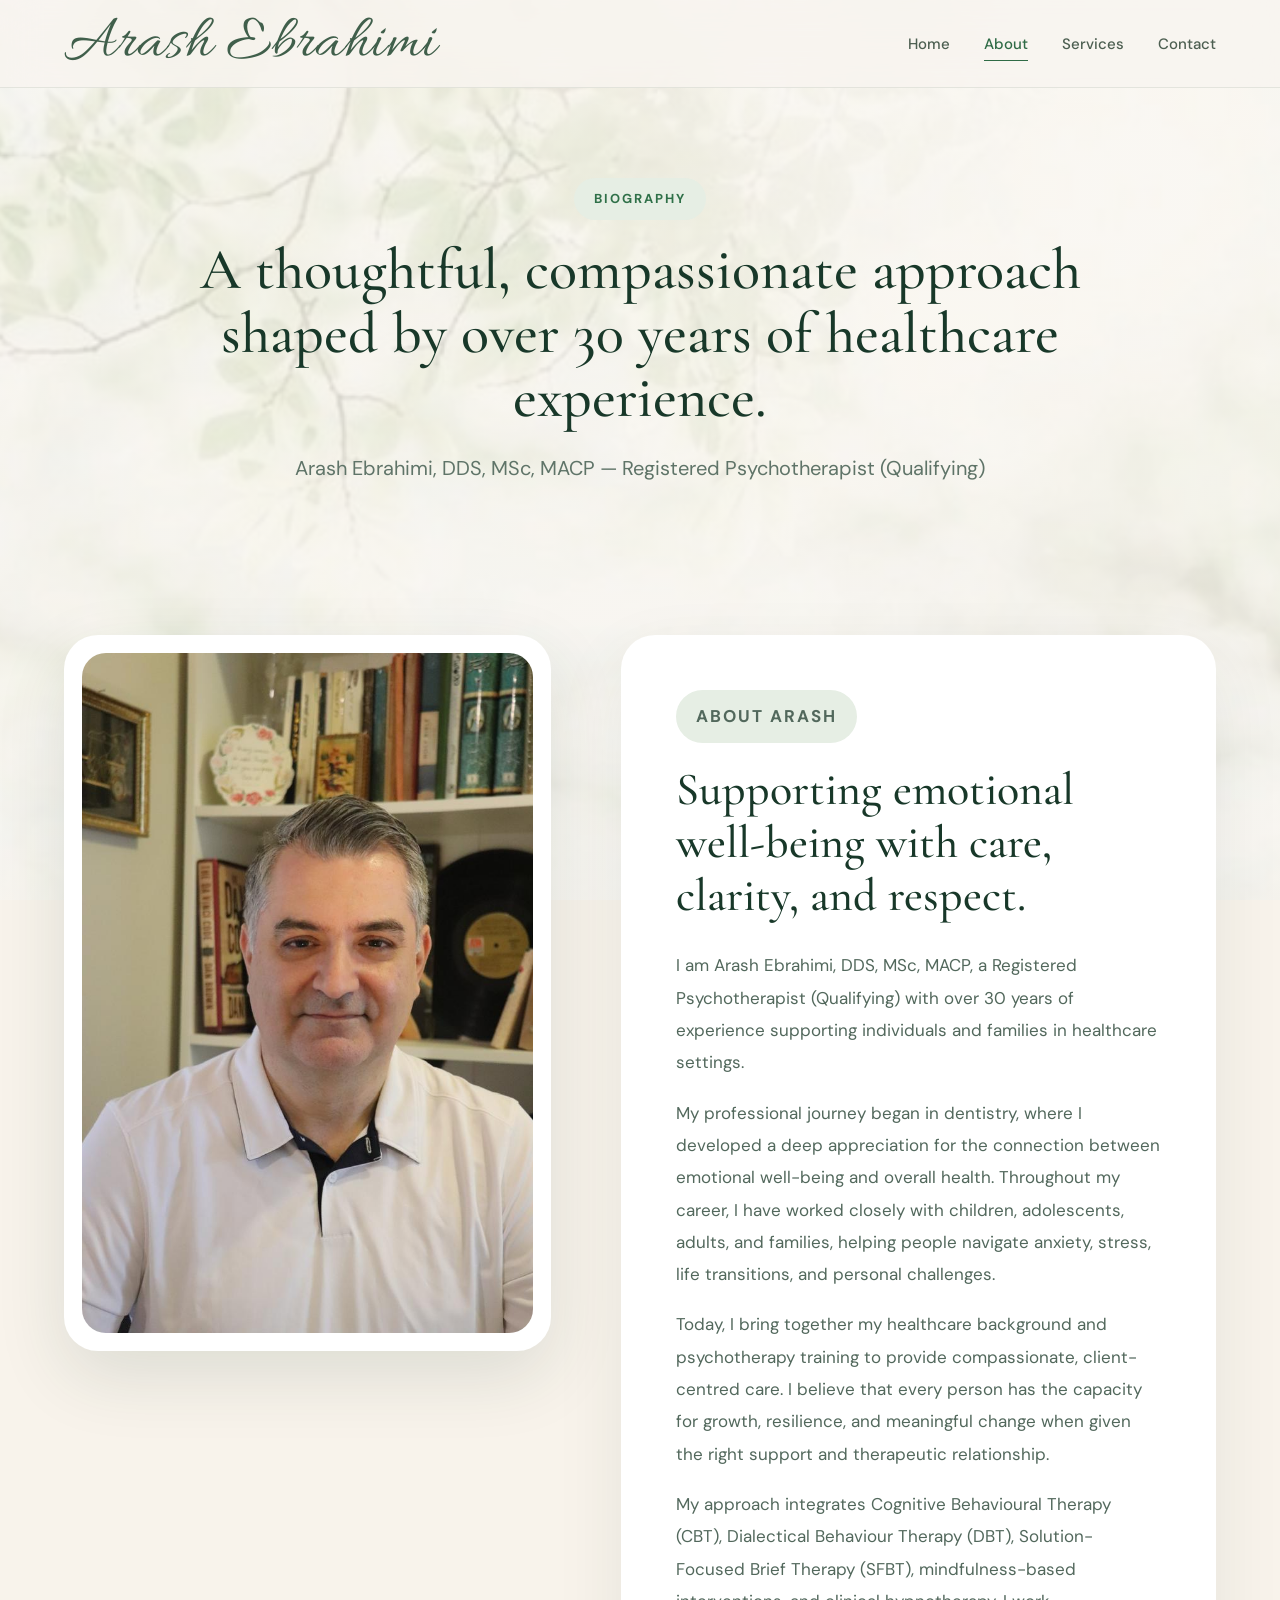
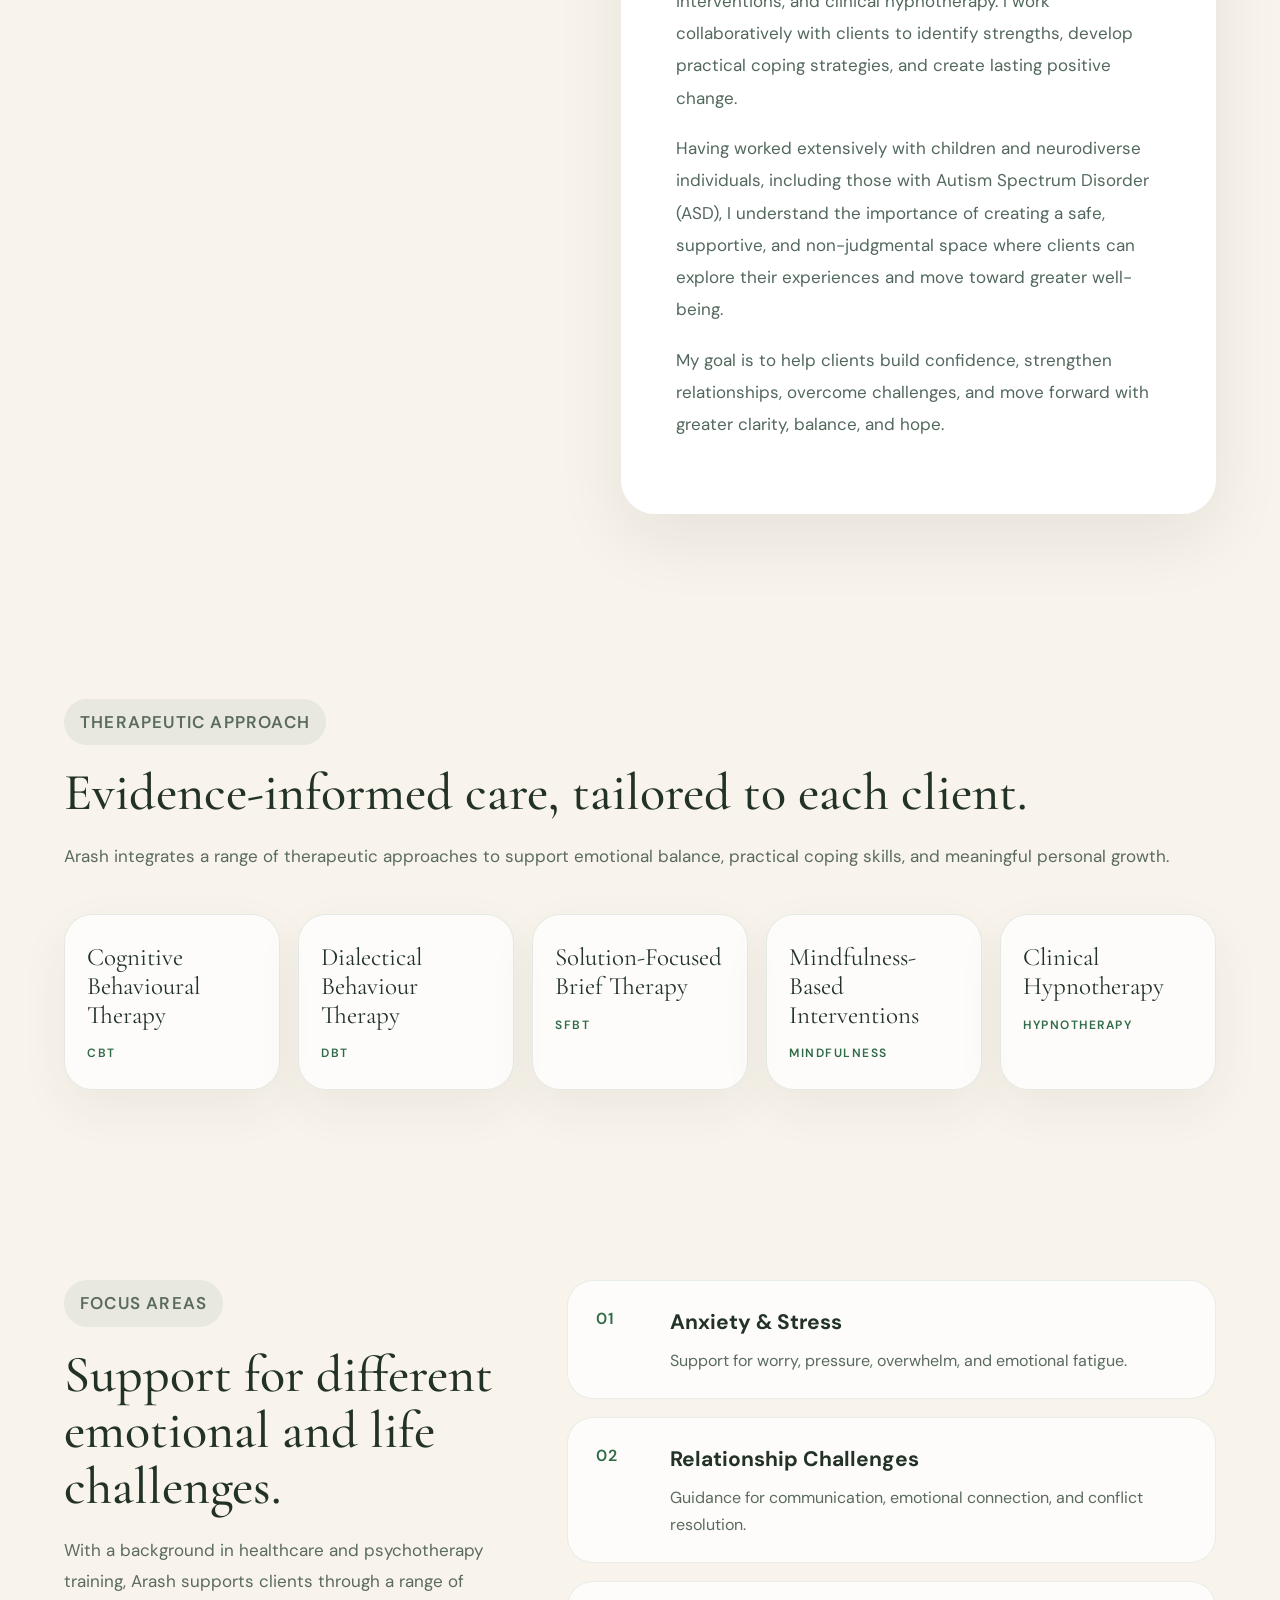
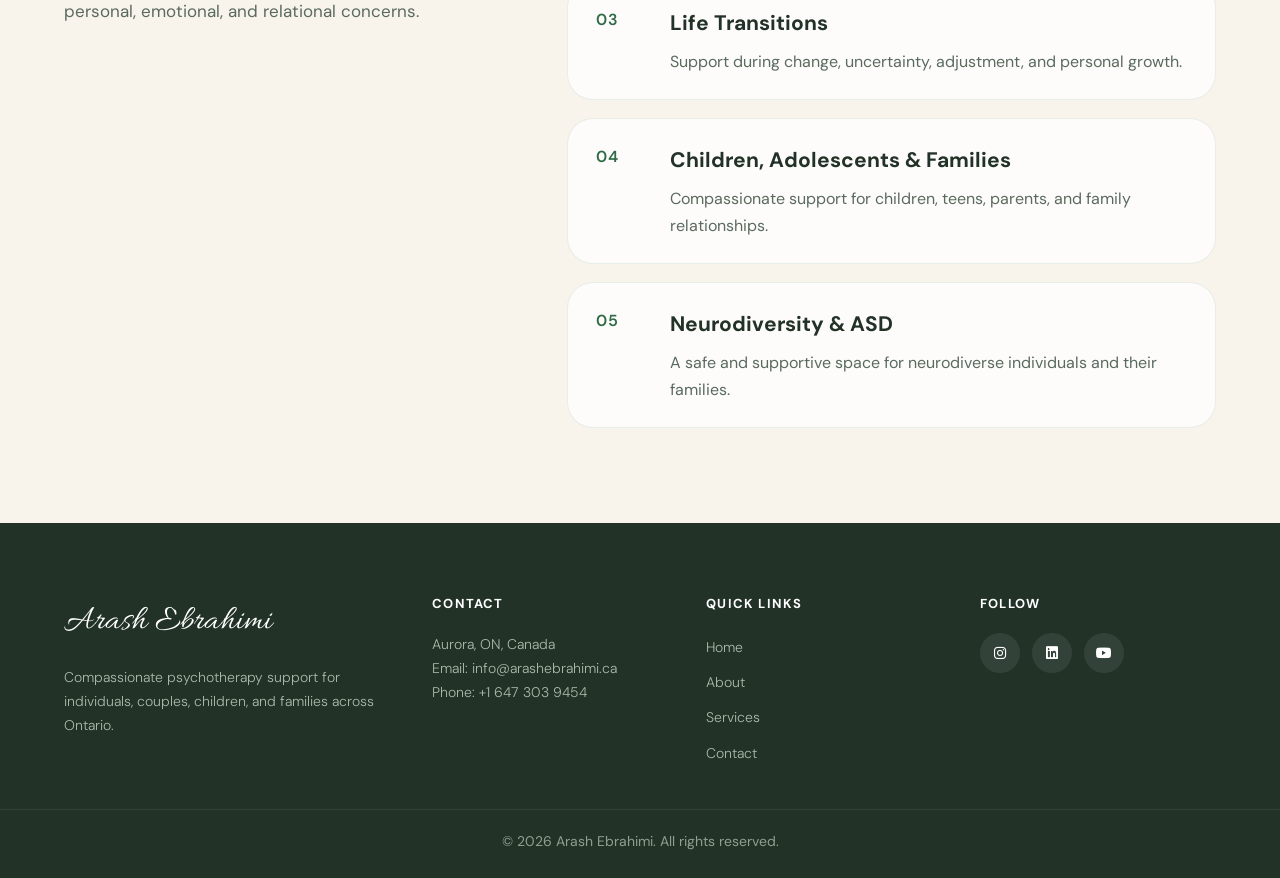
==== commit aaf781c8: "Update" ====
--- a/about.html
+++ b/about.html
@@ -5,7 +5,7 @@
     <meta name="viewport" content="width=device-width, initial-scale=1.0" />
 
     <!-- Page Title -->
-    <title>About | Evergreen Therapy</title>
+    <title>About | Arash Ebrahimi</title>
 
     <!-- Google Font -->
     <link
@@ -69,7 +69,7 @@
     <section class="about-page-section">
       <div class="container about-page-container">
         <div class="about-page-image">
-          <img src="images/Arash.jpeg" alt="Arash Ebrahimi portrait" />
+          <img src="images/Arash5.jpeg" alt="Arash Ebrahimi portrait" />
         </div>
 
         <div class="about-page-text">
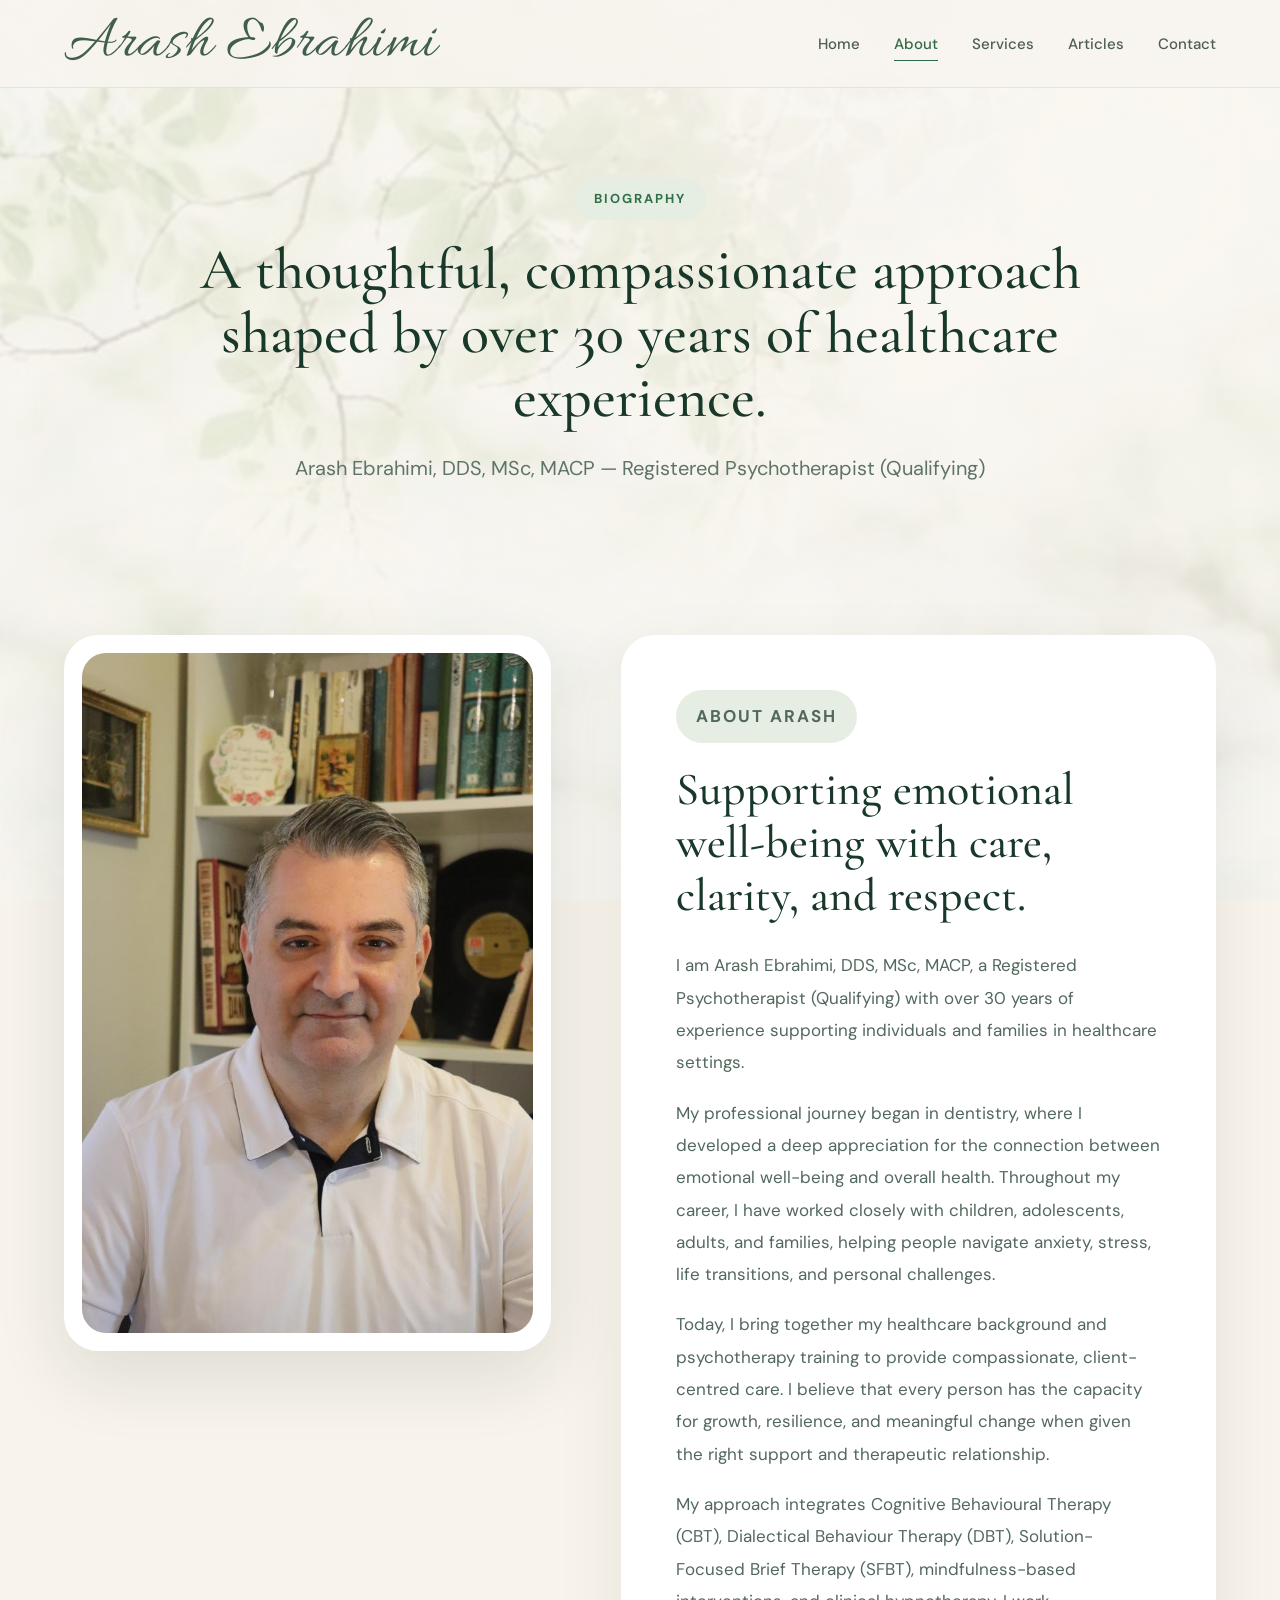
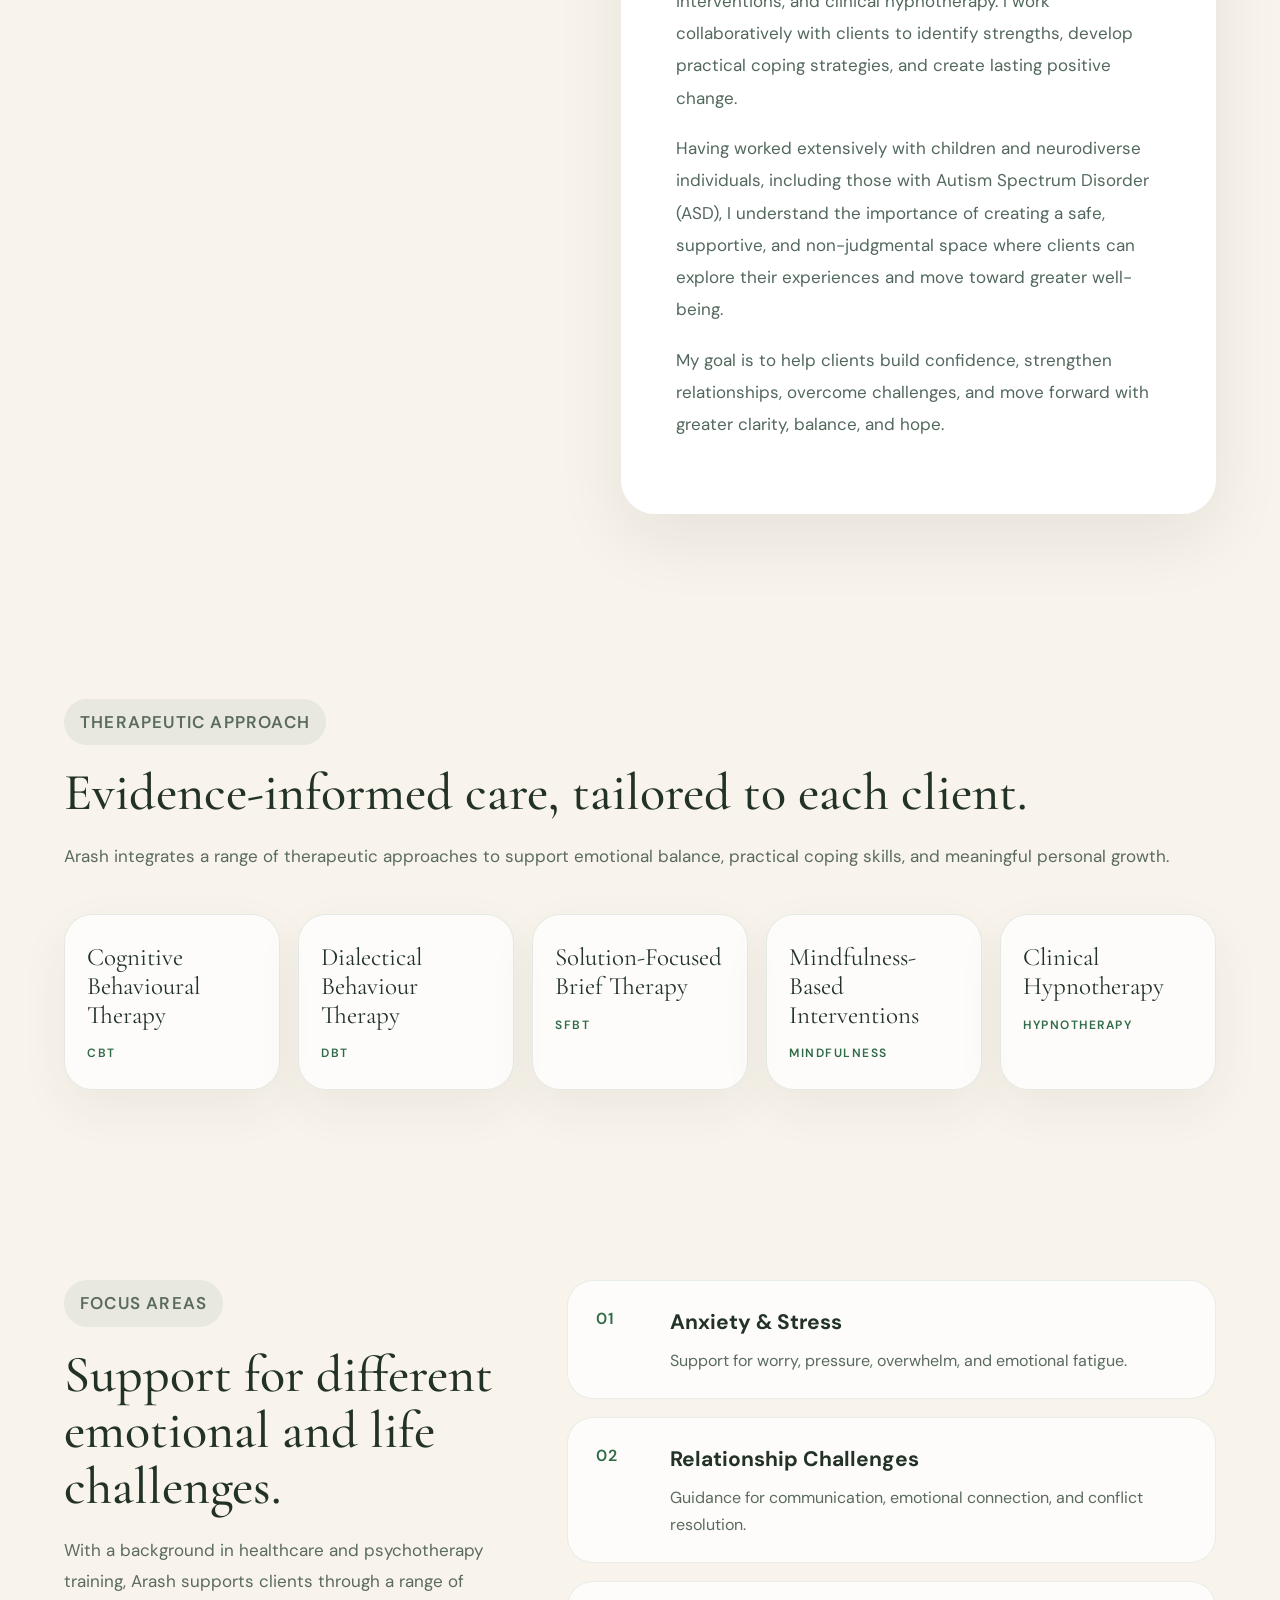
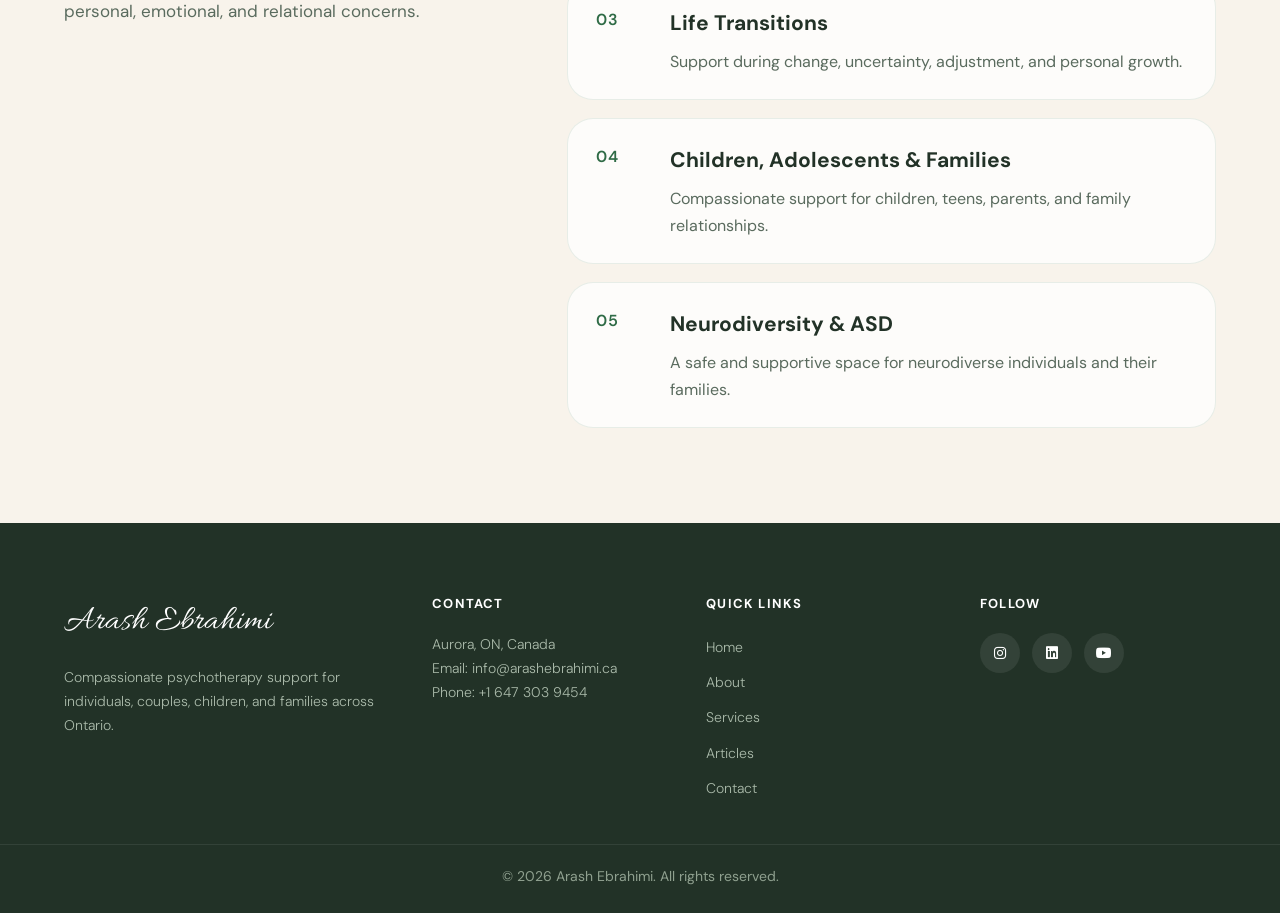
==== commit 5d2cdd4e: "Add Artiles page" ====
--- a/about.html
+++ b/about.html
@@ -42,6 +42,7 @@
             <li><a href="index.html">Home</a></li>
             <li><a href="about.html" class="active-link">About</a></li>
             <li><a href="services.html">Services</a></li>
+            <li><a href="articles.html">Articles</a></li>
             <li><a href="contact.html" class="nav-button">Contact</a></li>
           </ul>
         </nav>
@@ -253,6 +254,7 @@
             <li><a href="index.html">Home</a></li>
             <li><a href="about.html">About</a></li>
             <li><a href="services.html">Services</a></li>
+            <li><a href="articles.html">Articles</a></li>
             <li><a href="contact.html">Contact</a></li>
           </ul>
         </div>
--- a/css/style.css
+++ b/css/style.css
@@ -1199,6 +1199,7 @@
 
 .home-about,
 .healing-reminders,
+.featured-article,
 .services-modern,
 .home-cta {
   background-image:
@@ -1209,6 +1210,74 @@
   background-position: center;
   background-repeat: no-repeat;
   background-attachment: fixed;
+}
+/* ABOUT PAGE MOBILE FIX */
+
+@media (max-width: 768px) {
+  .page-hero {
+    padding: 70px 0 45px;
+  }
+
+  .page-hero h1 {
+    font-size: 42px;
+    line-height: 1.1;
+  }
+
+  .page-description {
+    font-size: 17px;
+  }
+
+  .about-page-section {
+    padding: 55px 0;
+  }
+
+  .about-page-container {
+    grid-template-columns: 1fr;
+    gap: 28px;
+  }
+
+  .about-page-image {
+    width: 100%;
+    padding: 12px;
+    border-radius: 28px;
+  }
+
+  .about-page-image img {
+    width: 100%;
+    height: 420px;
+    object-fit: cover;
+    object-position: center top;
+    border-radius: 22px;
+  }
+
+  .about-page-text {
+    padding: 32px 24px;
+    border-radius: 28px;
+  }
+
+  .about-page-text h2 {
+    font-size: 38px;
+    line-height: 1.12;
+  }
+
+  .about-page-text p {
+    font-size: 16px;
+    line-height: 1.85;
+  }
+
+  .focus-container {
+    grid-template-columns: 1fr;
+    gap: 30px;
+  }
+
+  .focus-text h2,
+  .section-heading h2 {
+    font-size: 38px;
+  }
+
+  .focus-item {
+    grid-template-columns: 1fr;
+  }
 }
 /* =========================
    SERVICES PAGE FIX
@@ -1372,6 +1441,111 @@
 .cta-btn:hover{
     transform:translateY(-3px);
     background:#356f4b;
+}
+
+/* ================= FEATURED ARTICLE ================= */
+
+.featured-article {
+  padding: 100px 0;
+ }
+
+.featured-article-container {
+  display: grid;
+  grid-template-columns: 1.1fr 0.9fr;
+  gap: 50px;
+  align-items: center;
+}
+
+.featured-article-content h2 {
+  font-family: "Cormorant Garamond", serif;
+  font-size: 48px;
+  font-weight: 500;
+  color: #3b312b;
+  margin: 15px 0 20px;
+}
+
+.featured-article-content p {
+  font-size: 17px;
+  line-height: 1.8;
+  color: #6f6258;
+  max-width: 560px;
+}
+
+.article-button {
+  display: inline-flex;
+  align-items: center;
+  gap: 10px;
+  margin-top: 28px;
+  padding: 14px 26px;
+  border-radius: 40px;
+  background: #6f8f72;
+  color: #fff;
+  text-decoration: none;
+  font-size: 15px;
+  font-weight: 500;
+  transition: all 0.3s ease;
+}
+
+.article-button:hover {
+  background: #58745b;
+  transform: translateY(-3px);
+}
+
+.featured-article-card {
+  background: #fffdf9;
+  padding: 42px;
+  border-radius: 28px;
+  box-shadow: 0 20px 50px rgba(84, 64, 48, 0.12);
+  border: 1px solid rgba(111, 98, 88, 0.12);
+}
+
+.article-category {
+  display: inline-block;
+  font-size: 13px;
+  letter-spacing: 1.5px;
+  text-transform: uppercase;
+  color: #6f8f72;
+  margin-bottom: 20px;
+}
+
+.featured-article-card h3 {
+  font-family: "Cormorant Garamond", serif;
+  font-size: 30px;
+  font-style: italic;
+  font-weight: 400;
+  line-height: 1.35;
+  color: #3b312b;
+  margin-bottom: 18px;
+}
+
+.featured-article-card p {
+  font-size: 15px;
+  line-height: 1.8;
+  color: #7a6c60;
+}
+
+/* Mobile */
+@media (max-width: 768px) {
+  .featured-article {
+    padding: 70px 0;
+  }
+
+  .featured-article-container {
+    grid-template-columns: 1fr;
+    gap: 35px;
+  }
+
+  .featured-article-content h2 {
+    font-size: 38px;
+  }
+
+  .featured-article-card {
+    padding: 32px;
+  }
+
+  .featured-article-card h3 {
+    font-size: 26px;
+  }
 }
 /* =========================
    CONTACT PAGE
@@ -1539,4 +1713,367 @@
   .office-hours-container {
     grid-template-columns: 1fr;
   }
+}
+
+/* ================= ARTICLES PAGE ================= */
+
+.articles-hero {
+  position: relative;
+  overflow: hidden;
+  padding: 160px 0 120px;
+  text-align: center;
+
+ background-image:
+  linear-gradient(
+    rgba(248,244,238,.20),
+    rgba(248,244,238,.28)
+  ),
+  url("../images/articles-hero-bg.jpg");
+
+  background-size: cover;
+  background-repeat: no-repeat;
+  background-position: center 25%;
+}
+
+.articles-hero-content {
+  max-width: 850px;
+  margin: 0 auto;
+  position: relative;
+  z-index: 2;
+}
+
+.articles-hero h1 {
+  font-family: "Cormorant Garamond", serif;
+  font-size: 56px;
+  font-weight: 500;
+  line-height: 1.15;
+  color: #3b312b;
+  margin: 18px 0 22px;
+}
+
+.articles-hero p {
+  font-size: 18px;
+  line-height: 1.8;
+  color: #6f6258;
+}
+
+.articles-section {
+  padding: 110px 0 120px;
+}
+
+.articles-grid {
+  display: grid;
+  grid-template-columns: repeat(3, 1fr);
+  gap: 34px;
+}
+
+.article-preview-card {
+  display: flex;
+  flex-direction: column;
+  min-height: 340px;
+  padding: 34px;
+  border-radius: 28px;
+  background: #ffffff;
+  text-decoration: none;
+  border: 1px solid rgba(111, 98, 88, 0.12);
+  box-shadow: 0 18px 45px rgba(84, 64, 48, 0.08);
+  transition: all 0.3s ease;
+}
+
+.article-preview-card:hover {
+  transform: translateY(-6px);
+  box-shadow: 0 24px 60px rgba(84, 64, 48, 0.14);
+}
+
+.article-preview-top {
+  display: flex;
+  justify-content: space-between;
+  gap: 15px;
+  margin-bottom: 28px;
+}
+
+.article-preview-top span {
+  font-size: 12px;
+  letter-spacing: 1.4px;
+  text-transform: uppercase;
+  color: #6f8f72;
+  font-weight: 600;
+}
+
+.article-preview-top p {
+  font-size: 13px;
+  color: #9a8b7e;
+  margin: 0;
+}
+
+.article-preview-card h2 {
+  font-family: "Cormorant Garamond", serif;
+  font-size: 34px;
+  font-weight: 500;
+  line-height: 1.2;
+  color: #3b312b;
+  margin-bottom: 18px;
+}
+
+.article-preview-card > p {
+  font-size: 16px;
+  line-height: 1.8;
+  color: #74675c;
+  margin-bottom: 30px;
+}
+
+.article-preview-footer {
+  margin-top: auto;
+  display: flex;
+  align-items: center;
+  gap: 10px;
+  color: #6f8f72;
+  font-size: 15px;
+  font-weight: 500;
+}
+
+.article-preview-footer i {
+  transition: transform 0.3s ease;
+}
+
+.article-preview-card:hover .article-preview-footer i {
+  transform: translateX(5px);
+}
+
+/* Mobile */
+@media (max-width: 900px) {
+  .articles-grid {
+    grid-template-columns: 1fr;
+  }
+
+  .articles-hero h1 {
+    font-size: 42px;
+  }
+
+  .articles-hero {
+    padding: 130px 0 70px;
+  }
+}
+
+/* ================= SINGLE ARTICLE PAGE ================= */
+
+.article-hero{
+    position: relative;
+    overflow: hidden;
+    padding:160px 0 110px;
+    text-align:center;
+
+    background-image:
+        linear-gradient(
+            rgba(248,244,238,.65),
+            rgba(248,244,238,.70)
+        ),
+        url("../images/article-healing-thumb.jpg");
+
+    background-size:cover;
+    background-position:center;
+    background-repeat:no-repeat;
+}
+
+.article-hero-content {
+  max-width: 850px;
+}
+
+.back-link {
+  display: inline-flex;
+  align-items: center;
+  gap: 8px;
+  margin-bottom: 30px;
+  color: #6f8f72;
+  text-decoration: none;
+  font-size: 14px;
+  font-weight: 500;
+}
+
+.article-hero h1 {
+  font-family: "Cormorant Garamond", serif;
+  font-size: 58px;
+  font-weight: 500;
+  line-height: 1.12;
+  color: #3b312b;
+  margin: 18px 0;
+}
+
+.article-subtitle {
+  font-size: 19px;
+  line-height: 1.8;
+  color: #6f6258;
+  max-width: 720px;
+  margin: 0 auto 28px;
+}
+
+.article-meta {
+  display: flex;
+  justify-content: center;
+  flex-wrap: wrap;
+  gap: 12px 22px;
+  font-size: 14px;
+  color: #8a7b70;
+}
+
+.article-page{
+    background:transparent;
+    padding:80px 20px 0;
+}
+
+.article-content {
+  max-width: 760px;
+  margin: 0 auto;
+}
+
+.article-content p {
+  font-size: 18px;
+  line-height: 1.95;
+  color: #51483f;
+  margin-bottom: 24px;
+}
+
+.article-content h2 {
+  font-family: "Cormorant Garamond", serif;
+  font-size: 38px;
+  font-weight: 500;
+  color: #3b312b;
+  margin: 60px 0 22px;
+}
+
+.article-content blockquote {
+  margin: 50px 0;
+  padding: 34px 40px;
+  border-left: 4px solid #6f8f72;
+  background: #f7f1ea;
+  border-radius: 0 24px 24px 0;
+  font-family: "Cormorant Garamond", serif;
+  font-size: 30px;
+  font-style: italic;
+  line-height: 1.45;
+  color: #3b312b;
+}
+
+.article-disclaimer {
+  margin-top: 60px;
+  padding: 24px;
+  background: #f7f1ea;
+  border-radius: 20px;
+  font-size: 15px;
+  line-height: 1.8;
+  color: #6f6258;
+}
+
+.article-cta {
+  max-width: 900px;
+  margin: 90px auto 0;
+  padding: 60px 40px;
+  text-align: center;
+  background: #6f8f72;
+  border-radius: 32px 32px 0 0;
+  color: #fff;
+}
+
+.article-cta h2 {
+  font-family: "Cormorant Garamond", serif;
+  font-size: 42px;
+  font-weight: 500;
+  margin-bottom: 18px;
+}
+
+.article-cta p {
+  max-width: 600px;
+  margin: 0 auto 28px;
+  font-size: 17px;
+  line-height: 1.8;
+}
+
+/* Mobile */
+@media (max-width: 768px) {
+  .article-hero {
+    padding: 130px 0 60px;
+  }
+
+  .article-hero h1 {
+    font-size: 42px;
+  }
+
+  .article-content p {
+    font-size: 17px;
+  }
+
+  .article-content h2 {
+    font-size: 32px;
+  }
+
+  .article-content blockquote {
+    padding: 28px;
+    font-size: 25px;
+  }
+
+  .article-cta h2 {
+    font-size: 34px;
+  }
+}
+
+.article-card-with-image {
+  padding: 0;
+  overflow: hidden;
+  min-height: 470px;
+}
+
+.article-image-wrap {
+  width: 100%;
+  height: 230px;
+  overflow: hidden;
+}
+
+.article-image-wrap img {
+  width: 100%;
+  height: 100%;
+  object-fit: cover;
+  object-position: center 45%;
+  display: block;
+  transition: transform 0.4s ease;
+}
+
+.article-card-with-image:hover .article-image-wrap img {
+  transform: scale(1.05);
+}
+
+.article-preview-content {
+  padding: 32px 34px 34px;
+  display: flex;
+  flex-direction: column;
+  flex: 1;
+}
+
+.article-card-with-image .article-preview-top {
+  margin-bottom: 22px;
+}
+
+.article-card-with-image h2 {
+  font-size: 32px;
+}
+
+@media (max-width: 768px) {
+  .article-image-wrap {
+    height: 260px;
+  }
+}
+
+.articles-page {
+  background-image:
+    linear-gradient(rgba(248, 245, 239, 0.65), rgba(248, 245, 239, 0.65)),
+    url("../images/about-bg.png");
+
+  background-size: cover;
+  background-position: center top;
+  background-repeat: no-repeat;
+  background-attachment: fixed;
+}
+
+.articles-page .articles-section,
+.articles-page .home-cta {
+  background: transparent !important;
 }
